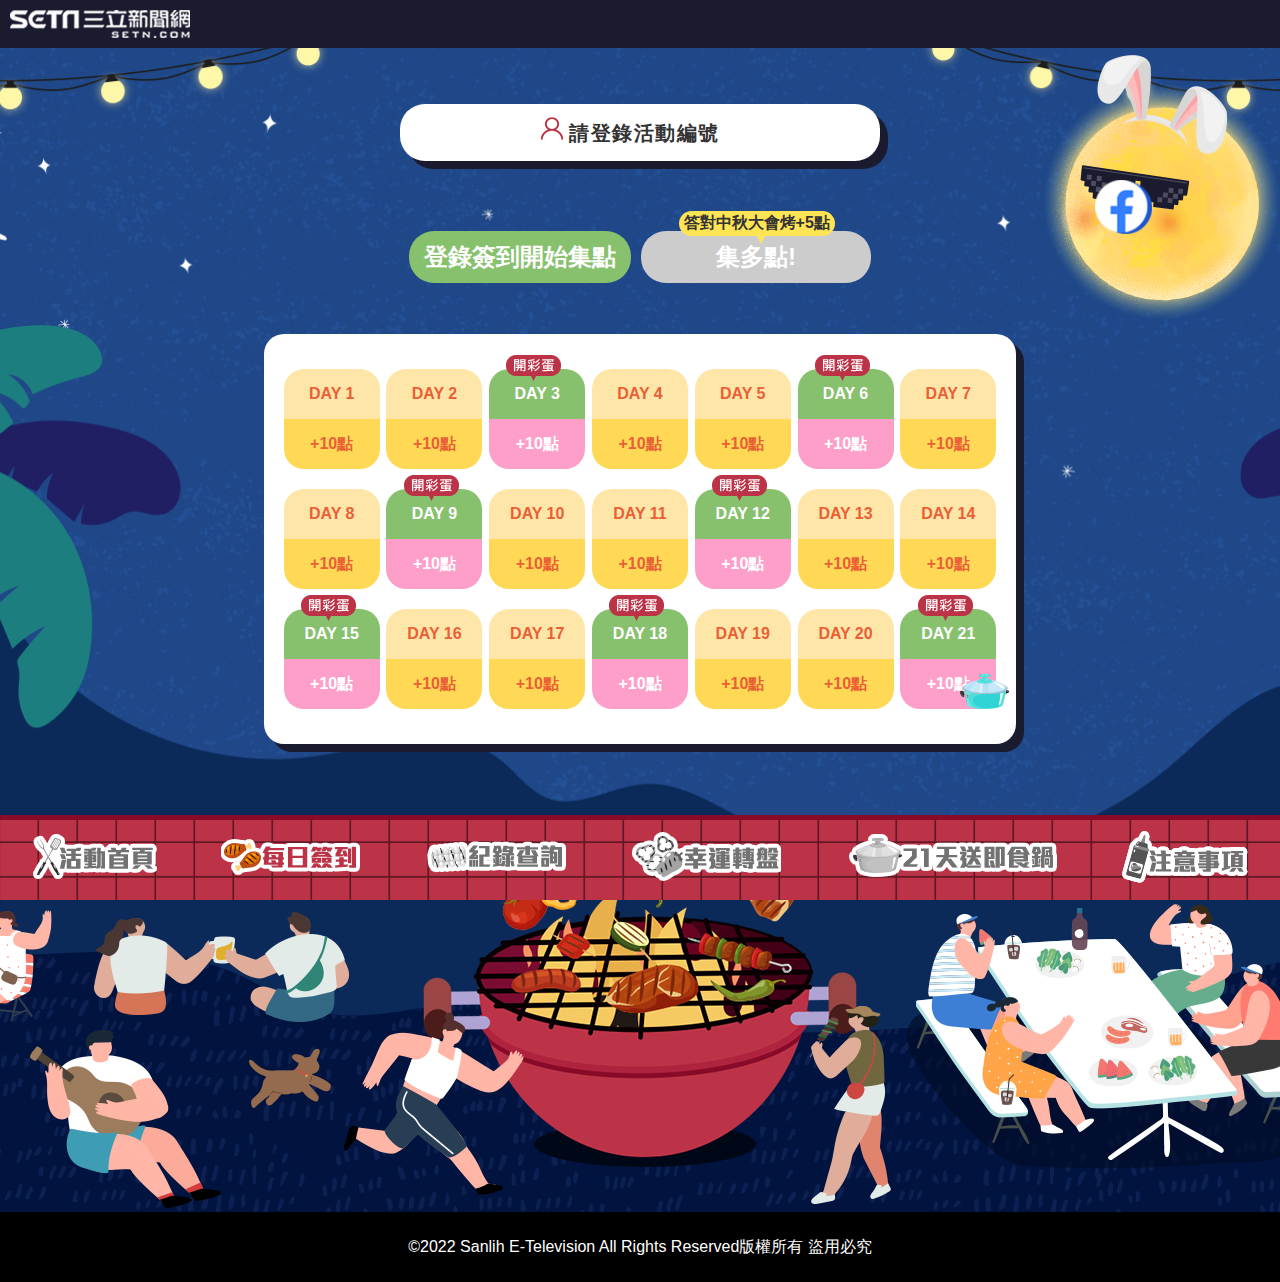
==== dailybonus.html @ 2791cdd2 "feat/dailySignIn" ====
<!DOCTYPE html>
<html>
    <head>
        <meta charset="utf-8">
        <title>看新聞聰明點 中秋大會烤│三立新聞網SETN.com</title>
        <meta name="viewport" content="width=device-width, initial-scale=1.0">
        <meta name="Title" content="看新聞聰明點 中秋大會烤│三立新聞網SETN.com" />
        <meta name="Description" content="三立新聞網會員快登入打卡簽到，挑戰「中秋大會烤 」，烤肉烤蝦烤月餅!集更多點數換中秋烤肉禮,集越多 兌越多,看新聞長中秋冷知識，還能換肉肉!" />
        <meta name="Keywords" content="集點、簽到、會員抽獎、會員、每日簽到、點數活動、簽到抽獎、集點抽獎、點、點數、換贈品、轉盤、集蝦幣、三立新聞網、SETN" />
        <meta property="og:title" content="看新聞聰明點 中秋大會烤│三立新聞網SETN.com" />
        <meta property="og:description" content="三立新聞網會員快登入打卡簽到，挑戰「中秋大會烤 」，烤肉烤蝦烤月餅!集更多點數換中秋烤肉禮,集越多 兌越多,看新聞長中秋冷知識，還能換肉肉!" />
        <link rel="shortcut icon" href="favicon.ico" />
        <meta property="og:image" content="https://acts.setn.com/event/2022moontest/images/600x315.jpg" />
        <meta property="og:url" content="https://acts.setn.com/event/2022moontest/dailybonus.html" />
        <link rel="stylesheet" href="./css/reset.css">
        <link rel="stylesheet" href="./css/common.css">
        <link rel="stylesheet" href="./css/animation.css">
        <link rel="stylesheet" href="./css/dailybonus.css">
        <!-- Start Alexa Certify Javascript -->
        <script type="text/javascript">
            _atrk_opts = { atrk_acct: "dMuYi1a8Dy00yP", domain: "setn.com", dynamic: true };
            (function() { var as = document.createElement('script'); as.type = 'text/javascript'; as.async = true; as.src = "https://d31qbv1cthcecs.cloudfront.net/atrk.js"; var s = document.getElementsByTagName('script')[0]; s.parentNode.insertBefore(as, s); })();
        </script>
        <noscript><img src="https://d5nxst8fruw4z.cloudfront.net/atrk.gif?account=dMuYi1a8Dy00yP" style="display:none"
                height="1" width="1" alt="" /></noscript>
        <!-- End Alexa Certify Javascript -->
        <!-- Begin comScore Tag -->
        <script>
            var _comscore = _comscore || [];
            _comscore.push({ c1: "2", c2: "20617561" });
            (function() {
                var s = document.createElement("script"), el = document.getElementsByTagName("script")[0]; s.async = true;
                s.src = (document.location.protocol == "https:" ? "https://sb" : "http://b") + ".scorecardresearch.com/beacon.js";
                el.parentNode.insertBefore(s, el);
            })();
        </script>
        <noscript>
            <img src="https://b.scorecardresearch.com/p?c1=2&c2=20617561&cv=2.0&cj=1" />
        </noscript>
        <!-- End comScore Tag -->
        <!-- Start GA Certify Javascript -->
        <script>
            (function(i, s, o, g, r, a, m) {
                i['GoogleAnalyticsObject'] = r; i[r] = i[r] || function() {
                    (i[r].q = i[r].q || []).push(arguments)
                }, i[r].l = 1 * new Date(); a = s.createElement(o),
                    m = s.getElementsByTagName(o)[0]; a.async = 1; a.src = g; m.parentNode.insertBefore(a, m)
            })(window, document, 'script', '//www.google-analytics.com/analytics.js', 'ga');
            ga('create', 'UA-37193510-5', 'auto');
            ga('send', 'pageview');
        </script>
    </head>
    <body>
        <h1>看新聞聰明點 中秋大會烤</h1>
        <!-- Main Content Start -->
        <div class="main" id="app" v-cloak>
            <!-- Setn logo -->
            <nav>
                <div class="header">
                    <a href="https://www.setn.com/" target="_blank">
                        <img src="images/logo.png" alt="setn三立新聞網" class="logo">
                    </a>
                </div>
            </nav>
            <!-- Main Visual Start -->
            <div class="container">
                <div class="bg-block">
                    <div class="bg-icon dailybouns-area">
                        <!-- Dailybonus Area start -->
                        <section class="content-block">
                            <div class="signbox">
                                <div class="member-info" @mouseover="reloginBtn = true" @mouseleave="reloginBtn = false" >
                                    <ul v-show = "reloginBtn" onclick="getUserLogin()">
                                        <li class="memberber-icon" v-show="user.memberId==''">請登錄活動編號<span></span></li>
                                        <li class="memberber-icon" v-show="user.memberId!=''">重新登錄<span></span></li>
                                    </ul>
                                    <ul v-show = "!reloginBtn" id="userLoginNumberList">
                                        <li id="userLoginNumber"class="memberber-icon" v-show="user.memberId==''">請登錄活動編號<span></span></li>
                                        <li id="userLoginEventNumber" class="memberber-icon" v-show="user.memberId!=''">活動編號<span id="userLoginEventNumberValue"></span></li>
                                        <li id="userLoginPoint" class="member-points" v-show="user.memberId!=''">目前點數<span id="userLoginPointValue"></span>點</li>
                                    </ul>
                                </div>
                                <div class="signbtn-block">
                                    <div class="loginbtn-start" id="loginbtn-start" onclick="getUserLogin ()">登錄簽到開始集點</div>
                                    <div class="signtoday-btn" id="signtoday-btn">今日簽到+10點</div>
                                    <div class="signtomorrow-btn" id="signtomorrow-btn" >明日簽到+10點</div>
                                    <div class="newsbtn-exam" id="newsbtn-exam" onclick="getNewsPopup()"><b class="tag float">答對新聞隨堂考+5點</b>集多點!</div>
                                    <div class="newsbtn-exam grey" id="newsbtn-exam grey"><b class="tag float">答對中秋大會烤+5點</b>集多點!</div>
                                </div>
                                <div class="sign">
                                    <ul id="dailyList">
                                        <li>
                                            <div class="normal-box" >DAY 1</div>
                                            <div class="pointsbox">+10點</div>
                                        </li>
                                        <li>
                                            <div class="normal-box">DAY 2</div>
                                            <div class="pointsbox">+10點</div>
                                        </li>
                                        <li>
                                            <!-- 簽到完開彩蛋隱藏surprisetag -->
                                            <div class="surprisetag"></div>
                                            <div class="surprise-box normal-box" >DAY 3</div>
                                            <div class="surprise-points">+10點</div>
                                        </li>
                                        <li>
                                            <div class="normal-box" >DAY 4</div>
                                            <div class="pointsbox">+10點</div>
                                        </li>
                                        <li>
                                            <div class="normal-box" >DAY 5</div>
                                            <div class="pointsbox">+10點</div>
                                        </li>
                                        <li>
                                            <div class="surprisetag"></div>
                                            <div class="surprise-box normal-box" >DAY 6</div>
                                            <div class="surprise-points">+10點</div>
                                        </li>
                                        <li>
                                            <div class="normal-box" >DAY 7</div>
                                            <div class="pointsbox">+10點</div>
                                        </li>
                                        <li>
                                            <div class="normal-box" >DAY 8</div>
                                            <div class="pointsbox">+10點</div>
                                        </li>
                                        <li>
                                            <div class="surprisetag" ></div>
                                            <div class="surprise-box normal-box" >DAY 9</div>
                                            <div class="surprise-points">+10點</div>
                                        </li>
                                        <li>
                                            <div class="normal-box" >DAY 10</div>
                                            <div class="pointsbox">+10點</div>
                                        </li>
                                        <li>
                                            <div class="normal-box" >DAY 11</div>
                                            <div class="pointsbox">+10點</div>
                                        </li>
                                        <li>
                                            <div class="surprisetag"></div>
                                            <div class="surprise-box normal-box" >DAY 12</div>
                                            <div class="surprise-points">+10點</div>
                                        </li>
                                        <li>
                                            <div class="normal-box" >DAY 13</div>
                                            <div class="pointsbox">+10點</div>
                                        </li>
                                        <li>
                                            <div class="normal-box" >DAY 14</div>
                                            <div class="pointsbox">+10點</div>
                                        </li>
                                        <li>
                                            <div class="surprisetag" ></div>
                                            <div class="surprise-box normal-box" >DAY 15</div>
                                            <div class="surprise-points">+10點</div>
                                        </li>
                                        <li>
                                            <div class="normal-box" >DAY 16</div>
                                            <div class="pointsbox">+10點</div>
                                        </li>
                                        <li>
                                            <div class="normal-box" >DAY 17</div>
                                            <div class="pointsbox">+10點</div>
                                        </li>
                                        <li>
                                            <div class="surprisetag" ></div>
                                            <div class="surprise-box normal-box" >DAY 18</div>
                                            <div class="surprise-points">+10點</div>
                                        </li>
                                        <li>
                                            <div class="normal-box" >DAY 19</div>
                                            <div class="pointsbox">+10點</div>
                                        </li>
                                        <li>
                                            <div class="normal-box" >DAY 20</div>
                                            <div class="pointsbox">+10點</div>
                                        </li>
                                        <li>
                                            <div class="surprisetag" ></div>
                                            <div class="surprise-box normal-box">DAY 21</div>
                                            <div class="surprise-points">+10點</div>
                                            <div class="prize-icon"></div>
                                        </li>
                                    </ul>        
                                </div>
                            </div>
                            <div class="moon shakeY">
                                <img src="images/moon.png" alt="moon">
                            </div>
                            <div class="xtars-page-l">
                                <img src="./images/model.png" alt="">
                            </div>
                            <div class="xtars-page-r">
                                <img src="./images/model.png" alt="">
                            </div>
                        </section>
                        <div class="bg-bottom"></div>
                        <!-- Dailybonus Area end -->
                    </div>
                </div>
            </div>
            <!--  Main Content End -->
            <!-- Menu Start -->
            <div class="menu">
                <ul>
                    <a href="index.html">
                        <li class="menu-home">活動首頁</li>
                    </a>
                    <a @click.prevent="0">
                        <li class="menu-daily active">每日簽到</li>
                    </a>
                    <a href="record.html">
                        <li class="menu-record">紀錄查詢</li>
                    </a>
                    <a href="turntable.html">
                        <li class="menu-turn">幸運轉盤</li>
                    </a>
                    <a href="prize.html">
                        <li class="menu-prize">21天送即食鍋</li>
                    </a>
                    <a onclick="popupOpen()">
                        <li class="menu-notice">注意事項</li>
                    </a>
                </ul>
            </div>
            <!-- Menu End-->           
            <!-- Footer Start -->
            <footer>
                <div class="copyrightbox">
                    ©2022 Sanlih E-Television All Rights Reserved<p class="copyright">版權所有 盜用必究</p>
                </div>
            </footer>
            <!-- Footer End -->
            <!-- Facebook Share -->
            <div class="share-icon">
                <a @click.prevent="FacebookShare()">
                    <img src="images/facebook-share.png">
                </a>
            </div>
            <div id="fade" class="black_overlay" v-show="dialog!=''"></div>
            <!-- Notice Page Start -->
            <div class="popup" id="noticepage" v-show="dialog=='NOTICE'">
                <div class="popupbox">
                    <div class="notice-block">
                        <div class="noticebox">
                            <div class="closed" >
                                <a href="#" onclick="popupClosed()">
                                    <img src="images/closed.png" >
                                </a>
                            </div>
                            <p class="title">注意事項</p>
                            <ul class="page-content">
                                <li>1.<b>活動時間9/1-9/30 23:59，點數兌換時間至10/2 23:59</b>，每集滿10點活動點數，可換取【幸運轉盤】遊戲機會1次，不限兌換次數，剩餘點數若不滿10點則不予兌換。全勤獎得獎名單將於活動結束後公告於同活動網址。</li>
                                <li>2.使用者不得侵入、攔截、修改遊戲程式，或使用各種不當的外掛程式進行遊戲，經本公司判斷不當使用成立時，將不計入遊戲分數且贈品不予發送，並保留法律追訴權。</li>
                                <li>3.請務必下載《三立新聞網》APP並完成會員資料填寫。本活動所獲得之個人資料僅用於聯繫、商品寄送等用途，參加者同意授權予三立新聞網活動頁所需之個人資料，並同意主辦單位管理本活動、加入三立新聞網APP會員使用。</li>
                                <li>4.活動贈獎將於活動結束後統一依會員中心登記的「手機號碼」發送得獎通知，為維護您的權益，請您自行維護更新。若因資料不正確導致無法收到活動相關通知或所得獎勵遺失，主辦單位將不負擔任何責任或損害賠償。</li>
                                <li>5.本活動之活動辦法及相關注意事項均載明於活動網頁中，參加者於參加本活動之同時，即視為已詳閱並同意接受本活動之活動辦法及相關注意事項之規範，如有違反本活動之活動辦法及相關注意事項之行為，主辦單位或三立新聞網除得取消其參加或得獎資格外，並對於任何破壞本活動之行為保留相關權利。</li>
                                <li>6.參加者應保證其因參加本活動所填寫或提出之資料均為真實且正確，且未冒用或盜用任何第三人之資料。一經主辦單位或三立新聞網發現或經第三人檢舉該等資料有不實或不正確之情事，主辦單位或三立新聞網得取消其參加或得獎資格。若因此致主辦單位或三立新聞網無法通知其得獎訊息時，主辦單位及三立新聞網不負任何責任，如主辦單位或三立新聞網或其他任何第三人因此而受有損害，參加者應負一切相關責任。</li>
                                <li>7.依稅法規定，得獎價值超過新台幣1,000元以上者，需繳交身分證影本報稅使用，贈品價值超過新台幣20,000元以上，依法須負擔10%機會中獎稅，並於次年度寄發所得稅扣(免)繳憑單；若非中華民國國境內居住之國人（即在中華民國境內居住未達183天之本國人及外國人），不論得獎人所得之金額，須就中獎所得扣繳20%機會中獎稅，扣繳稅款未超過2,000元，免扣繳（外籍人士不適用）；未滿14歲之兒童中獎，視同監護人中獎，由監護人代為領取。得獎者須提供身分證正反面影本供核對備查使用，若得獎人不願意提供資料，則視同放棄得獎資格。</li>
                                <li>8.本活動所涉及之相關資料及記錄，均以主辦單位或三立新聞網電腦系統所記錄或留存者為準。</li>
                                <li>9.獎品以實物為準，不得折換現金。如遇產品缺貨或不可抗力之事由，主辦單位有權變更獎品內容，並改由其他等值商品取代，得獎者不得異議。且主辦單位與活動單位就該獎品不負任何維修及保固責任。</li>
                                <li>10本活動獎品寄送地區僅限台灣地區(包含本島、金門、澎湖、馬祖及台灣政府行政權所及之其他地區)，恕無法寄送至海外。</li>
                                <li>11.相關活動公告皆以活動網站公告為主，恕不另行通知。主辦單位保有修正、暫停或終止本活動之權利。</li>
                            </ul>
                        </div>
                    </div>
                </div>
            </div>
            <!-- Notice Page End -->
            <!-- Login Page Start -->
            <div class="popup" id="popup">
                <div class="popupbox">
                    <div class="login-block">
                        <div class="closed" onclick="popupClosed()">
                            <img src="images/closed.png">
                        </div>
                        <div class="loginbox">
                            <p class="login-title">請輸入您的會員活動編號</p>
                            <input type="text" id="userNumberInput"  v-model="user.inputMemberId" maxlength="7">
                            <div class="summit" onclick="getUserId()">送出</div>
                            <span onclick="memberNumber()">Q：會員編號在哪裡</span>
                            <div>*根據您輸入的「會員編號」相關資料於活動結束後發送得獎通知訊息，請自行維護。按下送出鍵後則無法修改。</div>
                        </div>
                    </div>
                </div>
            </div>
            <!-- Login Page End -->
            <!-- News Exam Page Start -->
            <div class="popup" id="newsPopup">
                <div class="popupbox">
                    <div class="exam-block">
                        <div class="closed" onclick="popupClosed()" ><img src="images/closed.png"></div>
                        <div class="exambox">
                            <p class="title">新聞隨堂考</p>
                            <div class="question" id="question">Q：</div>
                            <div class="answer-block">
                                <div class="answerA" id="answerA" onclick="getNewsAnswerA()" >A.</div>
                                <div class="answerB" id="answerB">B.</div>
                            </div>
                            <span id="openBook">Open book偷看答案</span>
                        </div>
                        <!-- True -->
                        <div class="share-exam" v-show="isAnswer == 'TRUE'" >
                            <p class="over-title">答對了!</p>
                            <div class="question">獎勵+5點</div>
                            <div class="exambtn" @click.prevent="clickOk()">OK</div>
                        </div>
                        <!-- False-->
                        <div class="share-exam" v-show="isAnswer == 'FALSE'">
                            <p class="over-title">答錯了!</p>
                            <div class="question">快看看答案補知識!</div>
                            <div class="exambtn" @click.prevent="clickOk()">OK</div>
                        </div>
                        <!-- Share -->
                        <div class="share-exam" v-show="isAnswer == '' && user.quizTimes >= 1 && user.share == false">
                            <p class="over-title">今日作答完畢</p>
                            <div class="exambtn" @click.prevent="FacebookShare()">分享給朋友可獲得額外答題機會</div>
                        </div>
                        <!-- Over -->
                        <div class="share-exam" v-show="isAnswer == '' && user.quizTimes == 2">
                            <p class="over-title">今日作答完畢</p>
                            <div class="overbtn">本日機會已用完，明天再來^^</div>
                        </div>
                    </div>
                </div>
            </div>
            <!-- News Exam Page End -->
            <!-- Surprize Page Start -->
            <div class="popup" id="eggpopup">
                <div class="popupbox">
                    <div class="egg-block">
                        <div class="closed" onclick="popupClosed()"><img src="images/closed.png"></div>
                        <div class="eggbox">
                            <div class="egg">
                                <img src="images/egg.png">
                            </div>
                            <div class="egg-tag">彩蛋獎勵</div>
                            <div class="getpoints">點數<b class="points" id="surprisePoints"><span>點</span></b></div>
                        </div>
                    </div>
                </div>
            </div>
            <!-- Surprize Page End -->
            <!-- MyID Page Start -->
            <div class="popup" id="iphonepage" v-show="dialog=='MYID'">
                <div class="popupbox ">
                    <div class="iphonebox">
                        <div class="closed">
                            <a  onclick="popupClosed()">
                                <img src="images/closed.png">
                            </a>
                        </div>
                        <div class="iphone">
                            <img src="images/myid.png">
                        </div>
                    </div>
                </div>
            </div>
            <!-- MyID Page End -->
        </div>
        <!-- Main Content End -->
        <script src="js/jquery-3.1.1.min.js" type="text/javascript"></script>
        <script src="js/jquery-ui.js" type="text/javascript"></script>
        <script src="js/dailybonus.js" type="text/javascript"></script>
        <script src="js/vue.min.js" type="text/javascript"></script>
        <script src="js/animateCSS.js" type="text/javascript"></script>
        <script src="js/facebook.js" type="text/javascript"></script>
        <script src="js/cookie.js" type="text/javascript"></script>
    </body>
</html>
---- css/common.css ----
/* 
 * 套版使用
*/
[v-cloak] {
  display: none;
}

:root{
  --colorWhite:#fff;
  --colorBlack:#303030;
  --colorLakeblue:#31d4d6;
  --colorMoon:#eaea5d;
  --colorLightgreen:#87c16e;
  --colorPink:#fe9fca;
  --colorImportant:#bc3347;
  --colorMainblue:#0b2a59;
  --colorOrange:#eb5f36;
  --dailyColor01:#ffd955;
  --dailyColor02:#fee6a8;
  --shadowOut:#1b1b2f 8px 8px 0px;
}

.share-icon{
  position: absolute;
  top:20%;
  right:10%;
  z-index: 99;
  cursor: pointer;
}

.share-icon img{
  max-width: 57px;
}

/* Header Style */

nav{
  background-color: #1b1b2f;
  padding:10px;
  width:100%;
}

nav .header{
  margin: auto;
}

.logo{
  width:180px;
}

/* Menu Style */

.menu{
  background: url(../images/bg-nav.png)repeat-x;
  line-height: 57px;
  margin: auto;
  color:#fff;
  font-size: 18px;
  width: 100%;
  position: fixed;
  bottom:0;
  z-index: 999;
}

.menu ul{
  display: flex;
  justify-content: space-around;
  align-items: center;
  max-width: 1280px;
  height:85px;
  margin: auto;
}

.menu ul a li{
  cursor: pointer;
  font-size: 0.0000000000001em;
  height:55px;

}
.menu ul a .menu-home{
  background: url(../images/nav-bar.png)no-repeat 0px 0px;
  width:125px;
}

.menu ul a .menu-home:hover{
  background: url(../images/nav-bar.png)no-repeat 0px -70px;
}

.menu ul a .menu-daily{
  background: url(../images/nav-bar.png)no-repeat -155px 0px;
  width:140px;
}

.menu ul a .menu-daily:hover{
  background: url(../images/nav-bar.png)no-repeat -155px -70px;
}

.menu ul a .menu-record{
  background: url(../images/nav-bar.png)no-repeat -321px 0px;
  width:140px;
}

.menu ul a .menu-record:hover{
  background: url(../images/nav-bar.png)no-repeat -321px -70px;
}

.menu ul a .menu-turn{
  background: url(../images/nav-bar.png)no-repeat -488px 0px;
  width:151px;
}

.menu ul a .menu-turn:hover{
  background: url(../images/nav-bar.png)no-repeat -488px -70px;
}

.menu ul a .menu-prize{
  background: url(../images/nav-bar.png)no-repeat -675px 0px;
  width:212px;
}

.menu ul a .menu-prize:hover{
  background: url(../images/nav-bar.png)no-repeat -675px -70px;
}

.menu ul a .menu-notice{
  background: url(../images/nav-bar.png)no-repeat -917px 0px;
  width:126px;
}

.menu ul a .menu-notice:hover{
  background: url(../images/nav-bar.png)no-repeat -917px -70px;
}

.menu ul a .menu-home.active{
  background: url(../images/nav-bar.png)no-repeat 0px -70px;
}
.menu ul a .menu-daily.active{
  background: url(../images/nav-bar.png)no-repeat -155px -70px;
}
.menu ul a .menu-record.active{
  background: url(../images/nav-bar.png)no-repeat -321px -70px;
}
.menu ul a .menu-turn.active{
  background: url(../images/nav-bar.png)no-repeat -488px -70px;
}
.menu ul a .menu-prize.active{
  background: url(../images/nav-bar.png)no-repeat -675px -70px;
}

/* Footer Style */

footer .copyrightbox {
  background-color: #000;
  width: 100%;
  text-align: center;
  color: var(--colorWhite);
  line-height: 70px;
  font-size: 16px;
}

.copyright {
  display: inline-block;
}

/* Common Style */

.visual-mobile{
  display: none;
}

.main{
  overflow: hidden;
}

.container{
  width: 100%;
  height:auto;
  padding: 0;
  margin: 0;
  overflow: hidden;
}

.content-block{
  width: 100%;
  max-width: 1440px;
  margin:auto;
  position: relative;
}

.bg-block{
  background: url(../images/bg-filter.png)#204888 repeat center;
  background-size: cover;
}

.bg-icon{
  background: url(../images/bg-icon.png)no-repeat top;
  background-size:cover;
}

.bg-bottom{
  background: url(../images/bg-bottom.png)no-repeat bottom;
  background-size:auto auto;
  height: 353px;
  margin-top:48px;
  position: relative;
}

.moon{
  max-width: 237px;
  position: absolute;
  top:1%;
  right:9%;
}

.xtars-l{
  max-width: 437px;
  position: absolute;
  top:50%;
  left:0;
}

.xtars-r{
  max-width: 437px;
  position: absolute;
  top:50%;
  right:0;
}

.xtars-page-l{
  width:26%;
  position: absolute;
  top:50%;
  left:0;
}

.xtars-page-l img,.xtars-page-r img{
  max-width: 437px;
  margin: auto;
}

.xtars-page-r{
  width:26%;
  position: absolute;
  top:50%;
  right:0;
}

/* popup common style */

.black_overlay {
  position: fixed;
  top: 0%;
  left: 0%;
  width: 100%;
  height: 100%;
  background-color: black;
  z-index: 10000;
  -moz-opacity: 0.8;
  opacity: .80;
  filter: alpha(opacity=80);
  display: block;
}

.popup {
  position: fixed;
  top: 0%;
  left: 0%;
  width: 100%;
  height: 100%;
  z-index: 10000;
  display: block;
}

.popupbox{
  justify-content: center;
  align-items: center;
  display: flex;
  width: 90%;
  height: 100%;
  margin: 0 auto;
}

/* Login Button Style */

.member-info{
  background-color: #fff;
  border-radius: 25px;
  width:98%;
  max-width: 480px;
  line-height: 50px;
  margin-bottom:20px;
  display: inline-block;
  box-shadow: var(--shadowOut);
  cursor: pointer;
}

.member-info ul{
  display: flex;
  justify-content: center;
  align-items: center;
  font-weight: bold;
  flex-wrap: wrap;
  letter-spacing: 1.5px;
  padding:10px 0;
  line-height: 35px;
}

.member-info ul li{
  font-size:20px;
  position: relative;
}

.member-info ul li span{
  font-size:26px;
  color:var(--colorImportant);
}

.member-info ul .memberber-icon{
  padding-right:20px;
}

.memberber-icon::before{
  content: url(../images/member-icon.png);
  padding-right:5px;
}

.member-points::before{
  background-color: var(--colorImportant);
  border-radius: 50%;
  color:var(--colorWhite);
  content:"P";
  padding:2px 8px;
  font-size: 20px;
  margin-right:5px;
}

/* Login Page Style */

.login-block{
  position: relative;
  background-color: #fff;
  border-radius: 20px;
  max-width: 375px;
  width:100%;
  height:auto;
  text-align: center;
  box-sizing: border-box;
}

.loginbox{
  max-width: 263px;
  padding:25px 30px;
  box-sizing: content-box;
  margin:auto;
}

.login-title{
  font-size:22px;
  font-weight: bold;
  padding:45px 0 15px 0;

}

.loginbox input{
  display: inline-block;
  outline: none;
  border: #d5d5d5 1px solid;
  padding:5px 0px;
  max-width: 245px;
  width:100%;
  box-shadow: none;
}

.summit{
  background-color: var(--colorMainblue);
  color:#fff;
  border-radius: 5px;
  padding:5px 0;
  font-size:18px;
  margin:15px;
  font-weight: bold;
  cursor: pointer;
}

.loginbox span{
  text-decoration: underline;
  padding:5px 0 15px 0;
  display: block;
  cursor: pointer;
}

/* scrollbar hidden */
.noticebox::-webkit-scrollbar,.black_overlaye::-webkit-scrollbar,.exambox::-webkit-scrollbar,
.Abox-content::-webkit-scrollbar,.Bbox-content::-webkit-scrollbar{
  display: none;
}
/* scrollbar hidden */
.noticebox,.black_overlaye,.exambox,.Abox-content,.Bbox-content{
  -ms-overflow-style: none;
  overflow: auto;
}

/* notice page style */

.noticebox{
  position: relative;
  background-color: #fff;
  border-radius: 20px;
  max-width: 580px;
  height:66vh;
  text-align: center;
}

.closed {
  position: absolute;
  top:10px;
  right:10px;
  max-width: 31px;
  cursor: pointer;
}

.title{
  border-bottom: 1px solid #d5d5d5;
  text-align: center;
  padding-top:45px;
  padding-bottom: 5px;
  font-size:24px;
  font-weight: bold;
  max-width: 375px;
  margin: auto;
  
}

.page-content{
  padding:25px 30px;
  text-align: left;
  line-height: 25px;
}

.page-content b{
  color:#2656a3;
}

.iphonebox{
  position: relative;
  margin: auto;
}

.iphone{
  width: 75%;
  margin: auto;
}

.iphone img{
  max-width: 343px;
}


@media only screen and (max-width: 1280px) {

.xtars-l{
  left:-10%;
}
  
.xtars-r{
  right:-10%;
}

.xtars-page-l,.xtars-page-r{
  display: none;
}

.moon{
  right:0%;
}

}

@media only screen and (max-width: 1080px) {

.content-block .main-visual{
  width:95%;
  padding-top:25%;
}

.content-block .signbox,.content-block .record-block,.content-block .prizebox{
  padding-top:25%;
}

.bg-icon {
  background: url(../images/bg-icon-m.png)no-repeat top;
  background-size: contain;
}

.bg-bottom {
  background: url(../images/bg-bottom-m.png)no-repeat center;
  background-size: cover;
  height:747px;
  margin-top: -605px;;
}

.bg-block .dailybouns-area .bg-bottom,
.bg-block .turntable-area .bg-bottom,
.bg-block .prize-area .bg-bottom{
  margin-top: -605px;
}

.xtars-l,.xtars-page-l{
  display: block;
  width: 98%;
  position: initial;
  margin: auto;
}
 
.xtars-r,.xtars-page-r{
  display: none;
}

.moon{
  width:25%;
}

.share-icon{
  right:0;
  top:70%;
  position: fixed;
}


}

@media only screen and (max-width: 960px) {

.main .menu ul a li,.main .menu ul a li.active,.main .menu ul a li:hover{
  background: unset;
  width: 100%;
  height: auto;
}

.main .menu ul a .menu-home.active,
.main .menu ul a .menu-daily.active,
.main .menu ul a .menu-record.active,
.main .menu ul a .menu-turn.active,
.main .menu ul a .menu-prize.active{
  color:var(--colorMoon);
}

.main .menu ul{
  width: 100%;
  flex-wrap: wrap;
  font-weight: bold;
}

.main .menu ul a li{
  font-size: 20px;
}

.menu{
  line-height: 40px;
  font-size:16px;
}

.menu ul a {
  width:33%;
  text-align: center;
}

}

@media only screen and (max-width: 480px) {

footer .copyrightbox {
  line-height: 22px;
  padding:10px 0;
}


}
---- css/animation.css ----
@-webkit-keyframes bounceIndown {
  0%, 60%, 75%, 90%, 100% {
    -webkit-transition-timing-function: cubic-bezier(0.215, 0.610, 0.355, 1.000);
            transition-timing-function: cubic-bezier(0.215, 0.610, 0.355, 1.000);
  }

  0% {
    opacity: 0;
    -webkit-transform: translate3d(0, -3000px, 0);
            transform: translate3d(0, -3000px, 0);
  }

  60% {
    opacity: 1;
    -webkit-transform: translate3d(0, 25px, 0);
            transform: translate3d(0, 25px, 0);
  }

  75% {
    -webkit-transform: translate3d(0, -10px, 0);
            transform: translate3d(0, -10px, 0);
  }

  90% {
    -webkit-transform: translate3d(0, 5px, 0);
            transform: translate3d(0, 5px, 0);
  }

  100% {
    -webkit-transform: none;
            transform: none;
  }
}

@keyframes bounceIndown {
  0%, 60%, 75%, 90%, 100% {
    -webkit-transition-timing-function: cubic-bezier(0.215, 0.610, 0.355, 1.000);
            transition-timing-function: cubic-bezier(0.215, 0.610, 0.355, 1.000);
  }

  0% {
    opacity: 0;
    -webkit-transform: translate3d(0, -3000px, 0);
            transform: translate3d(0, -3000px, 0);
  }

  60% {
    opacity: 1;
    -webkit-transform: translate3d(0, 25px, 0);
            transform: translate3d(0, 25px, 0);
  }

  75% {
    -webkit-transform: translate3d(0, -10px, 0);
            transform: translate3d(0, -10px, 0);
  }

  90% {
    -webkit-transform: translate3d(0, 5px, 0);
            transform: translate3d(0, 5px, 0);
  }

  100% {
    -webkit-transform: none;
            transform: none;
  }
}

.bounceIndown {
-webkit-animation-name: bounceIndown;
      animation-name: bounceIndown;
      -webkit-animation-duration: 1.5s;
      animation-duration: 1.5s;
}

@-webkit-keyframes shakeY {
  20% {
    -webkit-transform: rotate3d(1, 0.5, 1, 0deg);
            transform: rotate3d(1, 0.5, 1, 0deg);
  }

  40% {
    -webkit-transform: rotate3d(0,1, 1, -30deg);
            transform: rotate3d(0, 1, 1, -30deg);
  }

  60% {
    -webkit-transform: rotate3d(1, 0, 1, 15deg);
            transform: rotate3d(1, 0, 1, 15deg);
  }

  80% {
    -webkit-transform: rotate3d(0, 1, 1, -30deg);
            transform: rotate3d(0,1, 1, -30deg);
  }

  100% {
    -webkit-transform: rotate3d(0, 0, 1, 0deg);
            transform: rotate3d(0, 0, 1, 0deg);
  }
}

@keyframes shakeY {
  20% {
    -webkit-transform: rotate3d(0, 0, 1, 5deg);
            transform: rotate3d(0, 0, 1, 5deg);
  }

  40% {
    -webkit-transform: rotate3d(0,0, 0, 10deg);
            transform: rotate3d(0,0, 0, 10deg);
  }

  60% {
    -webkit-transform: rotate3d(1, 0, 1, 15deg);
            transform: rotate3d(1, 0, 1, 15deg);
  }

  80% {
    -webkit-transform: rotate3d(0, 0, 0, 0deg);
            transform: rotate3d(0,0, 0,0deg);
  }

  100% {
    -webkit-transform: rotate3d(0, 0, 0, 0deg);
            transform: rotate3d(0, 0, 0, 0deg);
  }
}

.shakeY {
-webkit-transform-origin: bottom top;
-ms-transform-origin: bottom top;
    transform-origin: bottom top;
-webkit-animation-name: shakeY;
        animation-name: shakeY;

animation-iteration-count: infinite;
-webkit-animation-iteration-count: infinite;

animation-duration: 2.5s;	
-webkit-animation-duration: 2.5s;
}


@-webkit-keyframes overturn {
  0% {
    -webkit-transform: perspective(400px) rotate3d(0, 1, 0, 90deg);
            transform: perspective(400px) rotate3d(0, 1, 0, 90deg);
    -webkit-transition-timing-function: ease-in;
            transition-timing-function: ease-in;
    opacity: 0;
  }

  40% {
    -webkit-transform: perspective(400px) rotate3d(0, 1, 0, -20deg);
            transform: perspective(400px) rotate3d(0, 1, 0, -20deg);
    -webkit-transition-timing-function: ease-in;
            transition-timing-function: ease-in;
  }

  60% {
    -webkit-transform: perspective(400px) rotate3d(0, 1, 0, 10deg);
            transform: perspective(400px) rotate3d(0, 1, 0, 10deg);
    opacity: 1;
  }

  80% {
    -webkit-transform: perspective(400px) rotate3d(0, 1, 0, -5deg);
            transform: perspective(400px) rotate3d(0, 1, 0, -5deg);
  }

  100% {
    -webkit-transform: perspective(400px);
            transform: perspective(400px);
  }
}

@keyframes overturn {
  0% {
    -webkit-transform: perspective(400px) rotate3d(0, 1, 0, 90deg);
            transform: perspective(400px) rotate3d(0, 1, 0, 90deg);
    -webkit-transition-timing-function: ease-in;
            transition-timing-function: ease-in;
    opacity: 0;
  }

  40% {
    -webkit-transform: perspective(400px) rotate3d(0, 1, 0, -20deg);
            transform: perspective(400px) rotate3d(0, 1, 0, -20deg);
    -webkit-transition-timing-function: ease-in;
            transition-timing-function: ease-in;
  }

  60% {
    -webkit-transform: perspective(400px) rotate3d(0, 1, 0, 10deg);
            transform: perspective(400px) rotate3d(0, 1, 0, 10deg);
    opacity: 1;
  }

  80% {
    -webkit-transform: perspective(400px) rotate3d(0, 1, 0, -5deg);
            transform: perspective(400px) rotate3d(0, 1, 0, -5deg);
  }

  100% {
    -webkit-transform: perspective(400px);
            transform: perspective(400px);
            opacity: 1;
  }
}

.overturn {
  -webkit-backface-visibility: visible !important;
        backface-visibility: visible !important;
  -webkit-animation-name: overturn;
        animation-name: overturn;
        animation-duration: 1.5s;
}

@keyframes slideDown {
  0% { opacity: 0;}   
  100% { opacity: 0.65;}
}

@keyframes fadeInLeft {
 0% {opacity: 0;transform: translateX(-10px);}
 100% {opacity: 1;transform: translateX(0);}
}   


@keyframes float {
0% {
  transform: translateY(0%);	
}
50% {
  transform: translateY(12%);	
}	
100% {
  transform: translateY(0%);
}			
}

@-webkit-keyframes float {
0% {
  -webkit-transform: translateY(0%);	
}
50% {
  -webkit-transform: translateY(15%);	
}	
100% {
  -webkit-transform: translateY(0%);
}			
}

@-webkit-keyframes bounceleft {
  0%, 60%, 75%, 90%, 100% {
    -webkit-transition-timing-function: cubic-bezier(0.215, 0.610, 0.355, 1.000);
            transition-timing-function: cubic-bezier(0.215, 0.610, 0.355, 1.000);
  }

  0% {
    opacity: 0;
    -webkit-transform: translate3d(-3000px, 0, 0);
            transform: translate3d(-3000px, 0, 0);
  }

  60% {
    opacity: 1;
    -webkit-transform: translate3d(25px, 0, 0);
            transform: translate3d(25px, 0, 0);
  }

  75% {
    -webkit-transform: translate3d(-10px, 0, 0);
            transform: translate3d(-10px, 0, 0);
  }

  90% {
    -webkit-transform: translate3d(5px, 0, 0);
            transform: translate3d(5px, 0, 0);
  }

  100% {
    -webkit-transform: none;
            transform: none;
  }
}

@keyframes bounceleft {
0%, 60%, 75%, 90%, 100% {
  -webkit-transition-timing-function: cubic-bezier(0.215, 0.610, 0.355, 1.000);
          transition-timing-function: cubic-bezier(0.215, 0.610, 0.355, 1.000);
}

0% {
  opacity: 0;
  -webkit-transform: translate3d(-3000px, 0, 0);
          transform: translate3d(-3000px, 0, 0);
}

60% {
  opacity: 1;
  -webkit-transform: translate3d(25px, 0, 0);
          transform: translate3d(25px, 0, 0);
}

75% {
  -webkit-transform: translate3d(-10px, 0, 0);
          transform: translate3d(-10px, 0, 0);
}

90% {
  -webkit-transform: translate3d(5px, 0, 0);
          transform: translate3d(5px, 0, 0);
}

100% {
  -webkit-transform: none;
          transform: none;
}
}

.bounceleft {
-webkit-animation-name: bounceleft;
      animation-name: bounceleft;
      -webkit-animation-duration: 1s;
      animation-duration: 1s;
}

@-webkit-keyframes bounceright {
  0%, 60%, 75%, 90%, 100% {
    -webkit-transition-timing-function: cubic-bezier(0.215, 0.610, 0.355, 1.000);
            transition-timing-function: cubic-bezier(0.215, 0.610, 0.355, 1.000);
  }

  0% {
    opacity: 0;
    -webkit-transform: translate3d(3000px, 0, 0);
            transform: translate3d(3000px, 0, 0);
  }

  60% {
    opacity: 1;
    -webkit-transform: translate3d(-25px, 0, 0);
            transform: translate3d(-25px, 0, 0);
  }

  75% {
    -webkit-transform: translate3d(10px, 0, 0);
            transform: translate3d(10px, 0, 0);
  }

  90% {
    -webkit-transform: translate3d(-5px, 0, 0);
            transform: translate3d(-5px, 0, 0);
  }

  100% {
    -webkit-transform: none;
            transform: none;
  }
}

@keyframes bounceright {
0%, 60%, 75%, 90%, 100% {
  -webkit-transition-timing-function: cubic-bezier(0.215, 0.610, 0.355, 1.000);
          transition-timing-function: cubic-bezier(0.215, 0.610, 0.355, 1.000);
}

0% {
  opacity: 0;
  -webkit-transform: translate3d(3000px, 0, 0);
          transform: translate3d(3000px, 0, 0);
}

60% {
  opacity: 1;
  -webkit-transform: translate3d(-25px, 0, 0);
          transform: translate3d(-25px, 0, 0);
}

75% {
  -webkit-transform: translate3d(10px, 0, 0);
          transform: translate3d(10px, 0, 0);
}

90% {
  -webkit-transform: translate3d(-5px, 0, 0);
          transform: translate3d(-5px, 0, 0);
}

100% {
  -webkit-transform: none;
          transform: none;
}
}

.bounceright {
-webkit-animation-name: bounceright;
      animation-name: bounceright;
      -webkit-animation-duration: 1.3s;
      animation-duration: 1.3s;

}

.turnon{
        -webkit-animation-name: turnon;
        animation-name: turnon;
        animation-duration: 1s;	
-webkit-animation-duration: 1s;
        animation-iteration-count: 1;
        -webkit-animation-iteration-count: 1;
}

.turn1{ 
        -webkit-animation-name: turnon1;
        animation-name: turnon1;
        animation-duration: .4s;	
        -webkit-animation-duration: .4s;
        animation-iteration-count: 1;
        -webkit-animation-iteration-count: 1;
}
.turn2{ 
        -webkit-animation-name: turnon2;
        animation-name: turnon2;
        animation-duration: .7s;	
        -webkit-animation-duration: .7s;
        animation-iteration-count: 1;
        -webkit-animation-iteration-count: 1;
}

.turn3{ 
        -webkit-animation-name: turnon3;
        animation-name: turnon3;
        animation-duration: 1s;	
        -webkit-animation-duration: 1s;
        animation-iteration-count: 1;
        -webkit-animation-iteration-count: 1;
}

.turn4{ 
        -webkit-animation-name: turnon4;
        animation-name: turnon4;
        animation-iteration-count: 1;
        -webkit-animation-iteration-count: 1;
        animation-duration: 1.4s;	
        -webkit-animation-duration: 1.4s;
        -webkit-transform: rotate(180deg);
        transform: rotate(180deg);
}

.turn5{ 
        -webkit-animation-name: turnon5;
        animation-name: turnon5;
        animation-iteration-count: 1;
        -webkit-animation-iteration-count: 1;
        animation-duration: 1.7s;	
        -webkit-animation-duration: 1.7s;
}

.reward1{
        -webkit-animation-name: reward0;
        animation-name: reward0;
        animation-iteration-count: 1;
        -webkit-animation-iteration-count: 1;
        animation-duration: 4s;	
        -webkit-animation-duration: 4s;
        -webkit-transform: rotate(360deg);
        transform: rotate(360deg);
}
.reward2{
        -webkit-animation-name: reward1;
        animation-name: reward1;
        animation-iteration-count: 1;
        -webkit-animation-iteration-count: 1;
        animation-duration: 3.5s;	
        -webkit-animation-duration: 3.5s;
        -webkit-transform: rotate(315deg);
        transform: rotate(315deg);
}
.reward3{
        -webkit-animation-name: reward2;
        animation-name: reward2;
        animation-iteration-count: 1;
        -webkit-animation-iteration-count: 1;
        animation-duration: 3.5s;	
        -webkit-animation-duration: 3.5s;
        -webkit-transform: rotate(270deg);
        transform: rotate(270deg);
}
.reward4{
        -webkit-animation-name: reward3;
        animation-name: reward3;
        animation-iteration-count: 1;
        -webkit-animation-iteration-count: 1;
        animation-duration: 3s;	
        -webkit-animation-duration: 3s;
        -webkit-transform: rotate(2250deg);
        transform: rotate(225deg);
}
.reward5{
        -webkit-animation-name: reward4;
        animation-name: reward4;
        animation-iteration-count: 1;
        -webkit-animation-iteration-count: 1;
        animation-duration: 2.7s;	
        -webkit-animation-duration: 3.7s;
        -webkit-transform: rotate(180deg);
        transform: rotate(180deg);
}
.reward6{
        -webkit-animation-name: reward5;
        animation-name: reward5;
        animation-iteration-count: 1;
        -webkit-animation-iteration-count: 1;
        animation-duration: 2.7s;	
        -webkit-animation-duration: 2.7s;
        -webkit-transform: rotate(135deg);
        transform: rotate(135deg);
}
.reward7{
        -webkit-animation-name: reward6;
        animation-name: reward6;
        animation-iteration-count: 1;
        -webkit-animation-iteration-count: 1;
        animation-duration: 2.1s;	
        -webkit-animation-duration: 2.1s;
        -webkit-transform: rotate(90deg);
        transform: rotate(90deg);
}
.reward8{
        -webkit-animation-name: reward7;
        animation-name: reward7;
        animation-iteration-count: 1;
        -webkit-animation-iteration-count: 1;
        animation-duration: 1.5s;	
        -webkit-animation-duration: 1.5s;
        -webkit-transform: rotate(45deg);
        transform: rotate(45deg);
}

@-webkit-keyframes turnon {
  0% {
    -webkit-transform: rotate(0deg);
            transform: rotate(0deg);
  }

  12.5% {
      -webkit-transform: rotate(45deg);
              transform: rotate(45deg);
    }

  25% {
  -webkit-transform: rotate(90deg);
          transform: rotate(90deg);
  }

  37.5% {
  -webkit-transform: rotate(135deg);
          transform: rotate(135deg);
  }

  50% {
  -webkit-transform: rotate(180deg);
          transform: rotate(180deg);
  }

  67.5% {
  -webkit-transform: rotate(225deg);
          transform: rotate(225deg);
  }

  80% {
      -webkit-transform: rotate(270deg);
              transform: rotate(270deg);
  }

  92.5% {
      -webkit-transform: rotate(315deg);
              transform: rotate(315deg);
  }
  
  100% {
    -webkit-transform: rotate(360deg);
            transform: rotate(360deg);
  }

}

@keyframes turnon {
  0% {
      -webkit-transform: rotate(0deg);
              transform: rotate(0deg);
    }

    12.5% {
        -webkit-transform: rotate(45deg);
                transform: rotate(45deg);
      }

    25% {
    -webkit-transform: rotate(90deg);
            transform: rotate(90deg);
    }

    37.5% {
    -webkit-transform: rotate(135deg);
            transform: rotate(135deg);
    }

    50% {
    -webkit-transform: rotate(180deg);
            transform: rotate(180deg);
    }

    67.5% {
    -webkit-transform: rotate(225deg);
            transform: rotate(225deg);
    }

    80% {
        -webkit-transform: rotate(270deg);
                transform: rotate(270deg);
    }

    92.5% {
        -webkit-transform: rotate(315deg);
                transform: rotate(315deg);
    }
    
    100% {
      -webkit-transform: rotate(360deg);
              transform: rotate(360deg);
    }
}
@-webkit-keyframes turnon1 {
  0% {
      -webkit-transform: rotate(0deg);
              transform: rotate(0deg);
    }

    12.5% {
        -webkit-transform: rotate(45deg);
                transform: rotate(45deg);
      }

    25% {
    -webkit-transform: rotate(90deg);
            transform: rotate(90deg);
    }

    37.5% {
    -webkit-transform: rotate(135deg);
            transform: rotate(135deg);
    }

    50% {
    -webkit-transform: rotate(180deg);
            transform: rotate(180deg);
    }

    67.5% {
    -webkit-transform: rotate(225deg);
            transform: rotate(225deg);
    }

    80% {
        -webkit-transform: rotate(270deg);
                transform: rotate(270deg);
    }

    92.5% {
        -webkit-transform: rotate(315deg);
                transform: rotate(315deg);
    }
    
    100% {
      -webkit-transform: rotate(360deg);
              transform: rotate(360deg);
    }

}

@keyframes turnon1 {
  0% {
      -webkit-transform: rotate(0deg);
              transform: rotate(0deg);
    }

    12.5% {
        -webkit-transform: rotate(45deg);
                transform: rotate(45deg);
      }

    25% {
    -webkit-transform: rotate(90deg);
            transform: rotate(90deg);
    }

    37.5% {
    -webkit-transform: rotate(135deg);
            transform: rotate(135deg);
    }

    50% {
    -webkit-transform: rotate(180deg);
            transform: rotate(180deg);
    }

    67.5% {
    -webkit-transform: rotate(225deg);
            transform: rotate(225deg);
    }

    80% {
        -webkit-transform: rotate(270deg);
                transform: rotate(270deg);
    }

    92.5% {
        -webkit-transform: rotate(315deg);
                transform: rotate(315deg);
    }
    
    100% {
      -webkit-transform: rotate(360deg);
              transform: rotate(360deg);
    }

}

@-webkit-keyframes turnon2 {
  0% {
    -webkit-transform: rotate(0deg);
            transform: rotate(0deg);
  }

  12.5% {
      -webkit-transform: rotate(45deg);
              transform: rotate(45deg);
    }

  25% {
  -webkit-transform: rotate(90deg);
          transform: rotate(90deg);
  }

  37.5% {
  -webkit-transform: rotate(135deg);
          transform: rotate(135deg);
  }

  50% {
  -webkit-transform: rotate(180deg);
          transform: rotate(180deg);
  }

  67.5% {
  -webkit-transform: rotate(225deg);
          transform: rotate(225deg);
  }

  80% {
      -webkit-transform: rotate(270deg);
              transform: rotate(270deg);
  }

  92.5% {
      -webkit-transform: rotate(315deg);
              transform: rotate(315deg);
  }
  
  100% {
    -webkit-transform: rotate(360deg);
            transform: rotate(360deg);
  }

}

@keyframes turnon2 {
  0% {
      -webkit-transform: rotate(0deg);
              transform: rotate(0deg);
    }

    12.5% {
        -webkit-transform: rotate(45deg);
                transform: rotate(45deg);
      }

    25% {
    -webkit-transform: rotate(90deg);
            transform: rotate(90deg);
    }

    37.5% {
    -webkit-transform: rotate(135deg);
            transform: rotate(135deg);
    }

    50% {
    -webkit-transform: rotate(180deg);
            transform: rotate(180deg);
    }

    67.5% {
    -webkit-transform: rotate(225deg);
            transform: rotate(225deg);
    }

    80% {
        -webkit-transform: rotate(270deg);
                transform: rotate(270deg);
    }

    92.5% {
        -webkit-transform: rotate(315deg);
                transform: rotate(315deg);
    }
    
    100% {
      -webkit-transform: rotate(360deg);
              transform: rotate(360deg);
    }
}

@-webkit-keyframes turnon3 {
  0% {
    -webkit-transform: rotate(0deg);
            transform: rotate(0deg);
  }

  12.5% {
      -webkit-transform: rotate(45deg);
              transform: rotate(45deg);
    }

  25% {
  -webkit-transform: rotate(90deg);
          transform: rotate(90deg);
  }

  37.5% {
  -webkit-transform: rotate(135deg);
          transform: rotate(135deg);
  }

  50% {
  -webkit-transform: rotate(180deg);
          transform: rotate(180deg);
  }

  67.5% {
  -webkit-transform: rotate(225deg);
          transform: rotate(225deg);
  }

  80% {
      -webkit-transform: rotate(270deg);
              transform: rotate(270deg);
  }

  92.5% {
      -webkit-transform: rotate(315deg);
              transform: rotate(315deg);
  }
  
  100% {
    -webkit-transform: rotate(360deg);
            transform: rotate(360deg);
  }

}

@keyframes turnon3 {
  0% {
      -webkit-transform: rotate(0deg);
              transform: rotate(0deg);
    }

    12.5% {
        -webkit-transform: rotate(45deg);
                transform: rotate(45deg);
      }

    25% {
    -webkit-transform: rotate(90deg);
            transform: rotate(90deg);
    }

    37.5% {
    -webkit-transform: rotate(135deg);
            transform: rotate(135deg);
    }

    50% {
    -webkit-transform: rotate(180deg);
            transform: rotate(180deg);
    }

    67.5% {
    -webkit-transform: rotate(225deg);
            transform: rotate(225deg);
    }

    80% {
        -webkit-transform: rotate(270deg);
                transform: rotate(270deg);
    }

    92.5% {
        -webkit-transform: rotate(315deg);
                transform: rotate(315deg);
    }
    
    100% {
      -webkit-transform: rotate(360deg);
              transform: rotate(360deg);
    }
}

@-webkit-keyframes turnon4 {
  0% {
    -webkit-transform: rotate(0deg);
            transform: rotate(0deg);
  }

  25% {
      -webkit-transform: rotate(45deg);
              transform: rotate(45deg);
    }

  50% {
  -webkit-transform: rotate(90deg);
          transform: rotate(90deg);
  }

  75% {
  -webkit-transform: rotate(135deg);
          transform: rotate(135deg);
  }

  100% {
  -webkit-transform: rotate(180deg);
          transform: rotate(180deg);
  }

}

@keyframes turnon4 {

  0% {
      -webkit-transform: rotate(0deg);
              transform: rotate(0deg);
    }

    25% {
        -webkit-transform: rotate(45deg);
                transform: rotate(45deg);
      }

    50% {
    -webkit-transform: rotate(90deg);
            transform: rotate(90deg);
    }

    75% {
    -webkit-transform: rotate(135deg);
            transform: rotate(135deg);
    }

    100% {
    -webkit-transform: rotate(180deg);
            transform: rotate(180deg);
    }

}

@-webkit-keyframes turnon5 {
  0% {
      -webkit-transform: rotate(180deg);
              transform: rotate(180deg);
      }
  
      25% {
      -webkit-transform: rotate(225deg);
              transform: rotate(225deg);
      }
  
      50% {
          -webkit-transform: rotate(270deg);
                  transform: rotate(270deg);
      }
  
      75% {
          -webkit-transform: rotate(315deg);
                  transform: rotate(315deg);
      }
      
      100% {
        -webkit-transform: rotate(360deg);
                transform: rotate(360deg);
      }

}

@keyframes turnon5 {
  0% {
      -webkit-transform: rotate(180deg);
              transform: rotate(180deg);
      }
  
      25% {
      -webkit-transform: rotate(225deg);
              transform: rotate(225deg);
      }
  
      50% {
          -webkit-transform: rotate(270deg);
                  transform: rotate(270deg);
      }
  
      75% {
          -webkit-transform: rotate(315deg);
                  transform: rotate(315deg);
      }
      
      100% {
        -webkit-transform: rotate(360deg);
                transform: rotate(360deg);
      }
}
@-webkit-keyframes reward0 {
  0% {
    -webkit-transform: rotate(0deg);
            transform: rotate(0deg);
  }

  6% {
      -webkit-transform: rotate(45deg);
              transform: rotate(45deg);
    }

  12% {
  -webkit-transform: rotate(90deg);
          transform: rotate(90deg);
  }

  20% {
  -webkit-transform: rotate(135deg);
          transform: rotate(135deg);
  }

  28% {
  -webkit-transform: rotate(180deg);
          transform: rotate(180deg);
  }

  38% {
  -webkit-transform: rotate(225deg);
          transform: rotate(225deg);
  }

  48% {
      -webkit-transform: rotate(270deg);
              transform: rotate(270deg);
  }

  70% {
      -webkit-transform: rotate(315deg);
              transform: rotate(315deg);
  }
  
  100% {
    -webkit-transform: rotate(360deg);
            transform: rotate(360deg);
  }

}

@keyframes reward0 {
  0% {
      -webkit-transform: rotate(0deg);
              transform: rotate(0deg);
    }

    6% {
        -webkit-transform: rotate(45deg);
                transform: rotate(45deg);
      }

    12% {
    -webkit-transform: rotate(90deg);
            transform: rotate(90deg);
    }

    20% {
    -webkit-transform: rotate(135deg);
            transform: rotate(135deg);
    }

    28% {
    -webkit-transform: rotate(180deg);
            transform: rotate(180deg);
    }

    38% {
    -webkit-transform: rotate(225deg);
            transform: rotate(225deg);
    }

    48% {
        -webkit-transform: rotate(270deg);
                transform: rotate(270deg);
    }

    70% {
        -webkit-transform: rotate(315deg);
                transform: rotate(315deg);
    }
    
    100% {
      -webkit-transform: rotate(360deg);
              transform: rotate(360deg);
    }
}

@-webkit-keyframes reward1 {
  0% {
    -webkit-transform: rotate(0deg);
            transform: rotate(0deg);
  }

  10% {
      -webkit-transform: rotate(45deg);
              transform: rotate(45deg);
    }

  20% {
  -webkit-transform: rotate(90deg);
          transform: rotate(90deg);
  }

  33% {
  -webkit-transform: rotate(135deg);
          transform: rotate(135deg);
  }

  46% {
  -webkit-transform: rotate(180deg);
          transform: rotate(180deg);
  }

  61% {
  -webkit-transform: rotate(225deg);
          transform: rotate(225deg);
  }

  78% {
      -webkit-transform: rotate(270deg);
              transform: rotate(270deg);
  }

  100% {
      -webkit-transform: rotate(315deg);
              transform: rotate(315deg);
  }
  
}

@keyframes reward1 {
  0% {
      -webkit-transform: rotate(0deg);
              transform: rotate(0deg);
    }

    10% {
        -webkit-transform: rotate(45deg);
                transform: rotate(45deg);
      }

    20% {
    -webkit-transform: rotate(90deg);
            transform: rotate(90deg);
    }

    33% {
    -webkit-transform: rotate(135deg);
            transform: rotate(135deg);
    }

    46% {
    -webkit-transform: rotate(180deg);
            transform: rotate(180deg);
    }

    61% {
    -webkit-transform: rotate(225deg);
            transform: rotate(225deg);
    }

    78% {
        -webkit-transform: rotate(270deg);
                transform: rotate(270deg);
    }

    100% {
        -webkit-transform: rotate(315deg);
                transform: rotate(315deg);
    }
  }

@-webkit-keyframes reward2 {
  0% {
    -webkit-transform: rotate(0deg);
            transform: rotate(0deg);
  }

  10% {
      -webkit-transform: rotate(45deg);
              transform: rotate(45deg);
    }

  20% {
  -webkit-transform: rotate(90deg);
          transform: rotate(90deg);
  }

  35% {
  -webkit-transform: rotate(135deg);
          transform: rotate(135deg);
  }

  50% {
  -webkit-transform: rotate(180deg);
          transform: rotate(180deg);
  }

  70% {
  -webkit-transform: rotate(225deg);
          transform: rotate(225deg);
  }

  100% {
      -webkit-transform: rotate(270deg);
              transform: rotate(270deg);
  }
  
}

@keyframes reward2 {
  0% {
      -webkit-transform: rotate(0deg);
              transform: rotate(0deg);
    }

    10% {
        -webkit-transform: rotate(45deg);
                transform: rotate(45deg);
      }

    20% {
    -webkit-transform: rotate(90deg);
            transform: rotate(90deg);
    }

    35% {
    -webkit-transform: rotate(135deg);
            transform: rotate(135deg);
    }

    50% {
    -webkit-transform: rotate(180deg);
            transform: rotate(180deg);
    }

    70% {
    -webkit-transform: rotate(225deg);
            transform: rotate(225deg);
    }

    100% {
        -webkit-transform: rotate(270deg);
                transform: rotate(270deg);
    }

}

@-webkit-keyframes reward3 {

  0% {
    -webkit-transform: rotate(0deg);
            transform: rotate(0deg);
  }

  15% {
      -webkit-transform: rotate(45deg);
              transform: rotate(45deg);
    }

  30% {
  -webkit-transform: rotate(90deg);
          transform: rotate(90deg);
  }

  50% {
  -webkit-transform: rotate(135deg);
          transform: rotate(135deg);
  }

  70% {
  -webkit-transform: rotate(180deg);
          transform: rotate(180deg);
  }

  100% {
  -webkit-transform: rotate(225deg);
          transform: rotate(225deg);
  }
  
}

@keyframes reward3 {

  0% {
      -webkit-transform: rotate(0deg);
              transform: rotate(0deg);
    }

    15% {
        -webkit-transform: rotate(45deg);
                transform: rotate(45deg);
      }

    30% {
    -webkit-transform: rotate(90deg);
            transform: rotate(90deg);
    }

    50% {
    -webkit-transform: rotate(135deg);
            transform: rotate(135deg);
    }

    70% {
    -webkit-transform: rotate(180deg);
            transform: rotate(180deg);
    }

    100% {
    -webkit-transform: rotate(225deg);
            transform: rotate(225deg);
    }
}

@-webkit-keyframes reward4 {
  0% {
    -webkit-transform: rotate(0deg);
            transform: rotate(0deg);
  }

  15% {
      -webkit-transform: rotate(45deg);
              transform: rotate(45deg);
    }

  30% {
  -webkit-transform: rotate(90deg);
          transform: rotate(90deg);
  }

  60% {
  -webkit-transform: rotate(135deg);
          transform: rotate(135deg);
  }

  100% {
  -webkit-transform: rotate(180deg);
          transform: rotate(180deg);
  }

  
}

@keyframes reward4 {
  0% {
      -webkit-transform: rotate(0deg);
              transform: rotate(0deg);
    }

    15% {
        -webkit-transform: rotate(45deg);
                transform: rotate(45deg);
      }

    30% {
    -webkit-transform: rotate(90deg);
            transform: rotate(90deg);
    }

    60% {
    -webkit-transform: rotate(135deg);
            transform: rotate(135deg);
    }

    100% {
    -webkit-transform: rotate(180deg);
            transform: rotate(180deg);
    }
}

@-webkit-keyframes reward5 {
  0% {
    -webkit-transform: rotate(0deg);
            transform: rotate(0deg);
  }

  25% {
      -webkit-transform: rotate(45deg);
              transform: rotate(45deg);
    }

  50% {
  -webkit-transform: rotate(90deg);
          transform: rotate(90deg);
  }

  100% {
  -webkit-transform: rotate(135deg);
          transform: rotate(135deg);
  }
  
}

@keyframes reward5 {
  0% {
      -webkit-transform: rotate(0deg);
              transform: rotate(0deg);
    }

    25% {
        -webkit-transform: rotate(45deg);
                transform: rotate(45deg);
      }

    50% {
    -webkit-transform: rotate(90deg);
            transform: rotate(90deg);
    }

    100% {
    -webkit-transform: rotate(135deg);
            transform: rotate(135deg);
    }
    
}

@-webkit-keyframes reward6 {
  0% {
    -webkit-transform: rotate(0deg);
            transform: rotate(0deg);
  }

  40% {
      -webkit-transform: rotate(45deg);
              transform: rotate(45deg);
    }

  100% {
  -webkit-transform: rotate(90deg);
          transform: rotate(90deg);
  }
  
}

@keyframes reward6 {
  0% {
      -webkit-transform: rotate(0deg);
              transform: rotate(0deg);
    }

    40% {
        -webkit-transform: rotate(45deg);
                transform: rotate(45deg);
      }

    100% {
    -webkit-transform: rotate(90deg);
            transform: rotate(90deg);
    }
    
    
}

@-webkit-keyframes reward7 {
  0% {
    -webkit-transform: rotate(0deg);
            transform: rotate(0deg);
  }

  100% {
      -webkit-transform: rotate(45deg);
              transform: rotate(45deg);
    }


}

@keyframes reward7 {
  0% {
      -webkit-transform: rotate(0deg);
              transform: rotate(0deg);
    }

    100% {
        -webkit-transform: rotate(45deg);
                transform: rotate(45deg);
      }
}
---- css/dailybonus.css ----
.signbox{
  text-align: center;
  padding: 56px 0 30px 0;
  max-width: 768px;
  margin: auto;
  position: relative;
  z-index: 5;
}

.sign{
  padding-top:30px;
  width:98%;
  margin: auto;
}

.popup {
  display: none;
}

.signtoday-btn,.signtomorrow-btn,#newsbtn-exam {
  display: none;
}

#openBook {
  cursor: pointer;
}

.sign ul{
  background-color: var(--colorWhite);
  box-shadow: var(--shadowOut);
  border-radius: 20px;
  display: flex;
  flex-wrap: wrap;
  justify-content: space-between;
  align-items: center;
  margin-top:-14px;
  padding:25px 20px;
}

.sign ul li{
  width:32%;
  max-width: 96px;
  font-size:16px;
  font-weight: bold;
  margin:10px 0;
  position: relative;
  color:var(--colorOrange);
}

.sign ul .finished:before{
  content:url(../images/check.png);
  position: absolute;
  top:30px;
  left:0;
  width: 100%;
  height:100%;
  z-index: 99;
  animation: fadeInLeft 1s forwards;
}

.sign ul .finished::after{
  content: "";
  background-color: var(--colorBlack);
  opacity: 0.65;
  position: absolute;
  top:0;
  left:0;
  width: 100%;
  height:100%;
  border-radius: 20px;
  z-index: 98;
  animation: slideDown 1s forwards;
}

.sign ul li .normal-box{
  background-color: var(--dailyColor02);
  border-radius: 20px 20px 0 0;
}


.sign ul li .pointsbox{
  background-color: var(--dailyColor01);
  border-radius: 0 0 20px 20px;
}

.sign ul li .surprise-box{
  background-color: var(--colorLightgreen);
  color:var(--colorWhite);
  border-radius: 20px 20px 0 0;
}

.sign ul li .surprisetag::after{
  content: url(../images/surprise-tag.png);
  position: absolute;
  top:-18px;
  left:calc(96px - 82%);
  animation-name: float;
  -webkit-animation-name: float;
  animation-duration: 1s;	
  -webkit-animation-duration: 1s;
  animation-iteration-count: infinite;
  -webkit-animation-iteration-count: infinite;
}

.sign ul li .surprise-points{
  background-color: var(--colorPink);
  color:var(--colorWhite);
  border-radius: 0 0 20px 20px;
}

.sign ul li div{
  line-height: 50px;
}

.signbtn-block{
  padding-top:15px;
  margin: 20px 0;
  display: flex;
  flex-wrap: wrap;
  width:100%;
  justify-content: center;
  position: relative;
  z-index: 5; 
}

.signbtn-block div{
  margin:15px 5px;
}

.prize-icon{
  content:  url(../images/iphone-icon.png);
  position: absolute;
  bottom:0;
  left:60px;
}

/* Login Btn Style */

.loginbtn-start{
  background-color:#87c16e;
  color:#fff;
  font-size:24px;
  padding:10px 15px;
  border-radius: 25px;
  font-weight: bold; 
  max-width: 240px;
  cursor: pointer;
  transition: all .3s;
}

.loginbtn-start:hover{
  background-color: #9be07d;
  transform: translateY(-10px);
}

.signtoday-btn{
  background-color:var(--colorPink);
  color:var(--colorWhite);
  font-size:24px;
  padding:10px 30px;
  border-radius: 25px;
  font-weight: bold; 
  max-width: 240px;
  cursor: pointer;
  transition: all .3s;
}

.signtoday-btn:hover{
  background-color: #feafd3;
  transform: translateY(-10px);
}

.signtomorrow-btn{
  background-color:#cccccc;
  color:#fff;
  font-size:24px;
  padding:10px 30px;
  border-radius: 25px;
  font-weight: bold; 
  max-width: 240px;
  cursor: pointer;
  transition: all .3s;
}

.newsbtn-exam{
  background-color:var(--colorLakeblue);
  color:#fff;
  font-size:24px;
  padding:10px 75px;
  border-radius: 25px;
  font-weight: bold;
  max-width: 240px;
  position: relative;
  cursor: pointer;
  transition: all .3s;
}

.newsbtn-exam:hover{
  background-color: #5ceffa;
  transform: translateY(-10px);
}

.grey{
  background-color:#cccccc !important;
}

.grey:hover{
  transform: none !important;
}

.newsbtn-exam .tag{
  background-color: #ffe554;
  color:#333;
  position: absolute;
  font-size:16px;
  top:-20px;
  left:calc(240px - 88%);
  border-radius: 20px;
  padding:2px 5px;
  animation-name: float;
  -webkit-animation-name: float;
  animation-duration: 1s;	
  -webkit-animation-duration: 1s;
  animation-iteration-count: infinite;
  -webkit-animation-iteration-count: infinite;

}

.newsbtn-exam .tag:hover{
  transform: translateY(-5px);

}

.newsbtn-exam .tag::after{
  content: "";
  width: 0;
  height: 0;
  border-style: solid;
  border-width: 8px 4px 0 4px;
  border-color: #ffe554 transparent transparent transparent;
  position: absolute;
  bottom:-8px;
  left:50%;
}

.dailybouns-area .bg-bottom{
  margin-top: 85px;
}

.exam-block{
  position: relative;
  background-color: #fff;
  border-radius: 20px;
  max-width: 480px;
  width:100%;
  height:auto;
  text-align: center;
  box-sizing: border-box;
  font-weight: bold;
}

.exam-block-lock::before{
  background-color: var(--colorMainblue);
  width:100%;
  height:100%;
  opacity: .85;
  border-radius: 20px;
  position: absolute;
  top:0;
  left:0;
  content: "";
  z-index: 1;
}

.exambox{
  padding:25px 30px 40px 30px;
  max-width: 375px;
  margin: auto;
  height:375px;
  box-sizing: border-box;

}

.question{
  font-size:20px;
  margin:15px 25px;
}

.answer-block{
  font-size:22px;
  color:var(--colorMainblue);
  margin-bottom: 25px;
}

.answerA,.answerB{
  border:var(--colorMainblue) 2px solid;
  display: inline-block;
  border-radius: 10px;
  padding:3px 10px;
  margin:5px 0;
  cursor: pointer;
  transition: all .3s;

}

.answerA:hover,.answerB:hover{
  border:var(--colorMainblue) 2px solid;
  background-color: var(--colorMainblue);
  border-radius: 10px;
  color:#fff;
}

.exambox span{
  text-decoration: underline;
  font-weight: 500;
}

.share-exam{
  color:#fff;
  position: absolute;
  top:39%;
  left:20%;
  width:58%;
  margin: auto;
  z-index: 2;
  
}

.over-title{
  font-size:28px;
  padding-bottom:10px;
}

.exambtn{
  font-size:18px;
  background-color: #fff;
  border: 1px solid #fff;
  color:var(--colorMainblue);
  border-radius: 10px;
  cursor: pointer;
  transition: all .3s;
  padding:3px 0;
}

.exambtn:hover{
  border: 1px solid #fff;
  color:#fff;
  background-color:var(--colorMainblue);
}

.overbtn{
  font-size:18px;
  background-color: #cccccc;
  color:#fff;
  border-radius: 10px;
  cursor: pointer;
  padding:3px 0;
}

/* surprise egg page style */

.egg-block{
  position: relative;
  background-color: #fff;
  border-radius: 20px;
  max-width: 375px;
  width:100%;
  height:auto;
  text-align: center;
  box-sizing: border-box;
  font-weight: bold;
}

.eggbox{
  padding:25px 30px 40px 30px;
  max-width: 375px;
  margin: auto;
}

.egg{
  padding: 40px 0 10px 0;
}

.egg img{
  max-width: 315px;
  margin: auto;
}

.egg-tag{
  background-color:var(--colorImportant);
  font-size:26px;
  display: inline-block;
  border-radius: 10px;
  color:#fff;
  padding:3px 20px;
}

.getpoints{
  font-size:20px;

}

.getpoints b{
  color:var(--colorImportant)
  font-size:26px;
}

.getpoints span{
  color:#333;
  font-size:20px;
}


@media only screen and (max-width: 480px) {

.signbox {
  padding-top: 20px;
}

.sign ul{
  padding:20px;
}

.signbtn-block{
  padding-top:0;
}

}
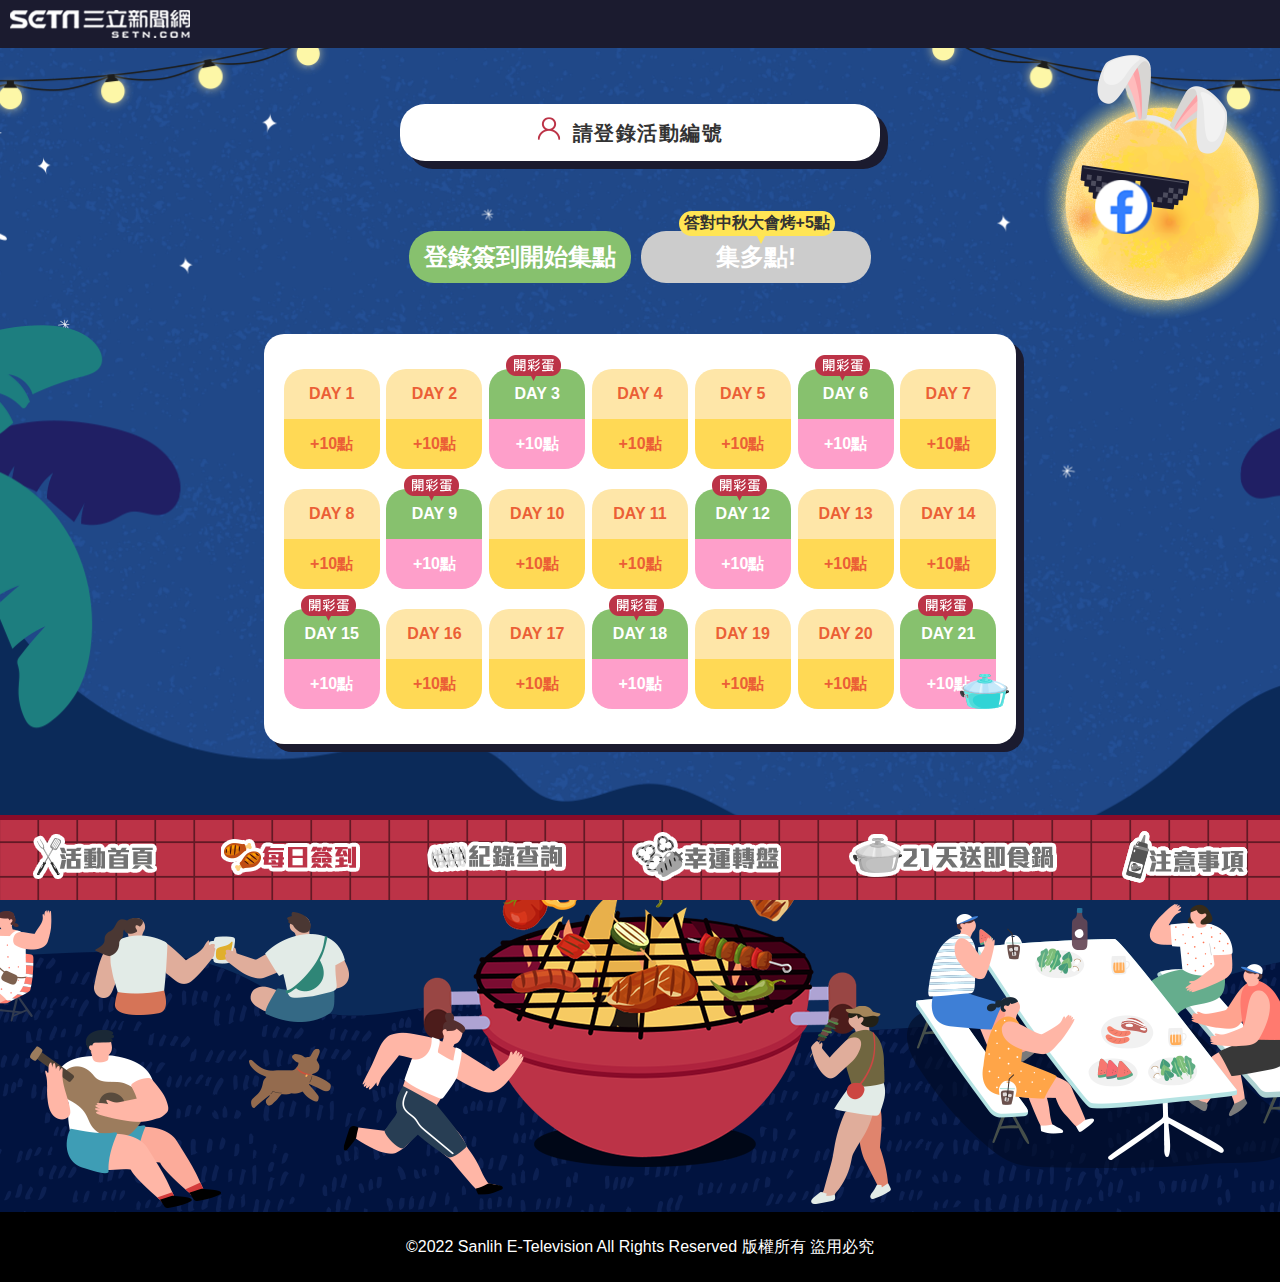
==== commit 8bddde11: "feat/daily - 剩下api cookie & fb" ====
--- a/dailybonus.html
+++ b/dailybonus.html
@@ -1,371 +1,513 @@
 <!DOCTYPE html>
 <html>
-    <head>
-        <meta charset="utf-8">
-        <title>看新聞聰明點 中秋大會烤│三立新聞網SETN.com</title>
-        <meta name="viewport" content="width=device-width, initial-scale=1.0">
-        <meta name="Title" content="看新聞聰明點 中秋大會烤│三立新聞網SETN.com" />
-        <meta name="Description" content="三立新聞網會員快登入打卡簽到，挑戰「中秋大會烤 」，烤肉烤蝦烤月餅!集更多點數換中秋烤肉禮,集越多 兌越多,看新聞長中秋冷知識，還能換肉肉!" />
-        <meta name="Keywords" content="集點、簽到、會員抽獎、會員、每日簽到、點數活動、簽到抽獎、集點抽獎、點、點數、換贈品、轉盤、集蝦幣、三立新聞網、SETN" />
-        <meta property="og:title" content="看新聞聰明點 中秋大會烤│三立新聞網SETN.com" />
-        <meta property="og:description" content="三立新聞網會員快登入打卡簽到，挑戰「中秋大會烤 」，烤肉烤蝦烤月餅!集更多點數換中秋烤肉禮,集越多 兌越多,看新聞長中秋冷知識，還能換肉肉!" />
-        <link rel="shortcut icon" href="favicon.ico" />
-        <meta property="og:image" content="https://acts.setn.com/event/2022moontest/images/600x315.jpg" />
-        <meta property="og:url" content="https://acts.setn.com/event/2022moontest/dailybonus.html" />
-        <link rel="stylesheet" href="./css/reset.css">
-        <link rel="stylesheet" href="./css/common.css">
-        <link rel="stylesheet" href="./css/animation.css">
-        <link rel="stylesheet" href="./css/dailybonus.css">
-        <!-- Start Alexa Certify Javascript -->
-        <script type="text/javascript">
-            _atrk_opts = { atrk_acct: "dMuYi1a8Dy00yP", domain: "setn.com", dynamic: true };
-            (function() { var as = document.createElement('script'); as.type = 'text/javascript'; as.async = true; as.src = "https://d31qbv1cthcecs.cloudfront.net/atrk.js"; var s = document.getElementsByTagName('script')[0]; s.parentNode.insertBefore(as, s); })();
-        </script>
-        <noscript><img src="https://d5nxst8fruw4z.cloudfront.net/atrk.gif?account=dMuYi1a8Dy00yP" style="display:none"
-                height="1" width="1" alt="" /></noscript>
-        <!-- End Alexa Certify Javascript -->
-        <!-- Begin comScore Tag -->
-        <script>
-            var _comscore = _comscore || [];
-            _comscore.push({ c1: "2", c2: "20617561" });
-            (function() {
-                var s = document.createElement("script"), el = document.getElementsByTagName("script")[0]; s.async = true;
-                s.src = (document.location.protocol == "https:" ? "https://sb" : "http://b") + ".scorecardresearch.com/beacon.js";
-                el.parentNode.insertBefore(s, el);
-            })();
-        </script>
-        <noscript>
-            <img src="https://b.scorecardresearch.com/p?c1=2&c2=20617561&cv=2.0&cj=1" />
-        </noscript>
-        <!-- End comScore Tag -->
-        <!-- Start GA Certify Javascript -->
-        <script>
-            (function(i, s, o, g, r, a, m) {
-                i['GoogleAnalyticsObject'] = r; i[r] = i[r] || function() {
-                    (i[r].q = i[r].q || []).push(arguments)
-                }, i[r].l = 1 * new Date(); a = s.createElement(o),
-                    m = s.getElementsByTagName(o)[0]; a.async = 1; a.src = g; m.parentNode.insertBefore(a, m)
-            })(window, document, 'script', '//www.google-analytics.com/analytics.js', 'ga');
-            ga('create', 'UA-37193510-5', 'auto');
-            ga('send', 'pageview');
-        </script>
-    </head>
-    <body>
-        <h1>看新聞聰明點 中秋大會烤</h1>
-        <!-- Main Content Start -->
-        <div class="main" id="app" v-cloak>
-            <!-- Setn logo -->
-            <nav>
-                <div class="header">
-                    <a href="https://www.setn.com/" target="_blank">
-                        <img src="images/logo.png" alt="setn三立新聞網" class="logo">
-                    </a>
+  <head>
+    <meta charset="utf-8" />
+    <title>看新聞聰明點 中秋大會烤│三立新聞網SETN.com</title>
+    <meta name="viewport" content="width=device-width, initial-scale=1.0" />
+    <meta name="Title" content="看新聞聰明點 中秋大會烤│三立新聞網SETN.com" />
+    <meta
+      name="Description"
+      content="三立新聞網會員快登入打卡簽到，挑戰「中秋大會烤 」，烤肉烤蝦烤月餅!集更多點數換中秋烤肉禮,集越多 兌越多,看新聞長中秋冷知識，還能換肉肉!"
+    />
+    <meta
+      name="Keywords"
+      content="集點、簽到、會員抽獎、會員、每日簽到、點數活動、簽到抽獎、集點抽獎、點、點數、換贈品、轉盤、集蝦幣、三立新聞網、SETN"
+    />
+    <meta
+      property="og:title"
+      content="看新聞聰明點 中秋大會烤│三立新聞網SETN.com"
+    />
+    <meta
+      property="og:description"
+      content="三立新聞網會員快登入打卡簽到，挑戰「中秋大會烤 」，烤肉烤蝦烤月餅!集更多點數換中秋烤肉禮,集越多 兌越多,看新聞長中秋冷知識，還能換肉肉!"
+    />
+    <link rel="shortcut icon" href="favicon.ico" />
+    <meta
+      property="og:image"
+      content="https://acts.setn.com/event/2022moontest/images/600x315.jpg"
+    />
+    <meta
+      property="og:url"
+      content="https://acts.setn.com/event/2022moontest/dailybonus.html"
+    />
+    <link rel="stylesheet" href="./css/reset.css" />
+    <link rel="stylesheet" href="./css/common.css" />
+    <link rel="stylesheet" href="./css/animation.css" />
+    <link rel="stylesheet" href="./css/dailybonus.css" />
+    <!-- Start Alexa Certify Javascript -->
+    <script type="text/javascript">
+      _atrk_opts = {
+        atrk_acct: "dMuYi1a8Dy00yP",
+        domain: "setn.com",
+        dynamic: true,
+      };
+      (function () {
+        var as = document.createElement("script");
+        as.type = "text/javascript";
+        as.async = true;
+        as.src = "https://d31qbv1cthcecs.cloudfront.net/atrk.js";
+        var s = document.getElementsByTagName("script")[0];
+        s.parentNode.insertBefore(as, s);
+      })();
+    </script>
+    <noscript
+      ><img
+        src="https://d5nxst8fruw4z.cloudfront.net/atrk.gif?account=dMuYi1a8Dy00yP"
+        style="display: none"
+        height="1"
+        width="1"
+        alt=""
+    /></noscript>
+    <!-- End Alexa Certify Javascript -->
+    <!-- Begin comScore Tag -->
+    <script>
+      var _comscore = _comscore || [];
+      _comscore.push({ c1: "2", c2: "20617561" });
+      (function () {
+        var s = document.createElement("script"),
+          el = document.getElementsByTagName("script")[0];
+        s.async = true;
+        s.src =
+          (document.location.protocol == "https:" ? "https://sb" : "http://b") +
+          ".scorecardresearch.com/beacon.js";
+        el.parentNode.insertBefore(s, el);
+      })();
+    </script>
+    <noscript>
+      <img
+        src="https://b.scorecardresearch.com/p?c1=2&c2=20617561&cv=2.0&cj=1"
+      />
+    </noscript>
+    <!-- End comScore Tag -->
+    <!-- Start GA Certify Javascript -->
+    <script>
+      (function (i, s, o, g, r, a, m) {
+        i["GoogleAnalyticsObject"] = r;
+        (i[r] =
+          i[r] ||
+          function () {
+            (i[r].q = i[r].q || []).push(arguments);
+          }),
+          (i[r].l = 1 * new Date());
+        (a = s.createElement(o)), (m = s.getElementsByTagName(o)[0]);
+        a.async = 1;
+        a.src = g;
+        m.parentNode.insertBefore(a, m);
+      })(
+        window,
+        document,
+        "script",
+        "//www.google-analytics.com/analytics.js",
+        "ga"
+      );
+      ga("create", "UA-37193510-5", "auto");
+      ga("send", "pageview");
+    </script>
+  </head>
+  <body>
+    <h1>看新聞聰明點 中秋大會烤</h1>
+    <!-- Main Content Start -->
+    <div class="main" id="app" v-cloak>
+      <!-- Setn logo -->
+      <nav>
+        <div class="header">
+          <a href="https://www.setn.com/" target="_blank">
+            <img src="images/logo.png" alt="setn三立新聞網" class="logo" />
+          </a>
+        </div>
+      </nav>
+      <!-- Main Visual Start -->
+      <div class="container">
+        <div class="bg-block">
+          <div class="bg-icon dailybouns-area">
+            <!-- Dailybonus Area start -->
+            <section class="content-block">
+              <div class="signbox">
+                <div
+                  class="member-info"
+                  @mouseover="reloginBtn = true"
+                  @mouseleave="reloginBtn = false"
+                >
+                  <ul v-show="reloginBtn" onclick="getUserLogin()">
+                    <li class="memberber-icon" v-show="user.memberId==''">
+                      請登錄活動編號<span></span>
+                    </li>
+                    <li class="memberber-icon" v-show="user.memberId!=''">
+                      重新登錄<span></span>
+                    </li>
+                  </ul>
+                  <ul v-show="!reloginBtn" id="userLoginNumberList">
+                    <li
+                      id="userLoginNumber"
+                      class="memberber-icon"
+                      v-show="user.memberId==''"
+                    >
+                      請登錄活動編號<span></span>
+                    </li>
+                    <li
+                      id="userLoginEventNumber"
+                      class="memberber-icon"
+                      v-show="user.memberId!=''"
+                    >
+                      活動編號<span id="userLoginEventNumberValue"></span>
+                    </li>
+                    <li
+                      id="userLoginPoint"
+                      class="member-points"
+                      v-show="user.memberId!=''"
+                    >
+                      目前點數<span id="userLoginPointValue"></span>點
+                    </li>
+                  </ul>
                 </div>
-            </nav>
-            <!-- Main Visual Start -->
-            <div class="container">
-                <div class="bg-block">
-                    <div class="bg-icon dailybouns-area">
-                        <!-- Dailybonus Area start -->
-                        <section class="content-block">
-                            <div class="signbox">
-                                <div class="member-info" @mouseover="reloginBtn = true" @mouseleave="reloginBtn = false" >
-                                    <ul v-show = "reloginBtn" onclick="getUserLogin()">
-                                        <li class="memberber-icon" v-show="user.memberId==''">請登錄活動編號<span></span></li>
-                                        <li class="memberber-icon" v-show="user.memberId!=''">重新登錄<span></span></li>
-                                    </ul>
-                                    <ul v-show = "!reloginBtn" id="userLoginNumberList">
-                                        <li id="userLoginNumber"class="memberber-icon" v-show="user.memberId==''">請登錄活動編號<span></span></li>
-                                        <li id="userLoginEventNumber" class="memberber-icon" v-show="user.memberId!=''">活動編號<span id="userLoginEventNumberValue"></span></li>
-                                        <li id="userLoginPoint" class="member-points" v-show="user.memberId!=''">目前點數<span id="userLoginPointValue"></span>點</li>
-                                    </ul>
-                                </div>
-                                <div class="signbtn-block">
-                                    <div class="loginbtn-start" id="loginbtn-start" onclick="getUserLogin ()">登錄簽到開始集點</div>
-                                    <div class="signtoday-btn" id="signtoday-btn">今日簽到+10點</div>
-                                    <div class="signtomorrow-btn" id="signtomorrow-btn" >明日簽到+10點</div>
-                                    <div class="newsbtn-exam" id="newsbtn-exam" onclick="getNewsPopup()"><b class="tag float">答對新聞隨堂考+5點</b>集多點!</div>
-                                    <div class="newsbtn-exam grey" id="newsbtn-exam grey"><b class="tag float">答對中秋大會烤+5點</b>集多點!</div>
-                                </div>
-                                <div class="sign">
-                                    <ul id="dailyList">
-                                        <li>
-                                            <div class="normal-box" >DAY 1</div>
-                                            <div class="pointsbox">+10點</div>
-                                        </li>
-                                        <li>
-                                            <div class="normal-box">DAY 2</div>
-                                            <div class="pointsbox">+10點</div>
-                                        </li>
-                                        <li>
-                                            <!-- 簽到完開彩蛋隱藏surprisetag -->
-                                            <div class="surprisetag"></div>
-                                            <div class="surprise-box normal-box" >DAY 3</div>
-                                            <div class="surprise-points">+10點</div>
-                                        </li>
-                                        <li>
-                                            <div class="normal-box" >DAY 4</div>
-                                            <div class="pointsbox">+10點</div>
-                                        </li>
-                                        <li>
-                                            <div class="normal-box" >DAY 5</div>
-                                            <div class="pointsbox">+10點</div>
-                                        </li>
-                                        <li>
-                                            <div class="surprisetag"></div>
-                                            <div class="surprise-box normal-box" >DAY 6</div>
-                                            <div class="surprise-points">+10點</div>
-                                        </li>
-                                        <li>
-                                            <div class="normal-box" >DAY 7</div>
-                                            <div class="pointsbox">+10點</div>
-                                        </li>
-                                        <li>
-                                            <div class="normal-box" >DAY 8</div>
-                                            <div class="pointsbox">+10點</div>
-                                        </li>
-                                        <li>
-                                            <div class="surprisetag" ></div>
-                                            <div class="surprise-box normal-box" >DAY 9</div>
-                                            <div class="surprise-points">+10點</div>
-                                        </li>
-                                        <li>
-                                            <div class="normal-box" >DAY 10</div>
-                                            <div class="pointsbox">+10點</div>
-                                        </li>
-                                        <li>
-                                            <div class="normal-box" >DAY 11</div>
-                                            <div class="pointsbox">+10點</div>
-                                        </li>
-                                        <li>
-                                            <div class="surprisetag"></div>
-                                            <div class="surprise-box normal-box" >DAY 12</div>
-                                            <div class="surprise-points">+10點</div>
-                                        </li>
-                                        <li>
-                                            <div class="normal-box" >DAY 13</div>
-                                            <div class="pointsbox">+10點</div>
-                                        </li>
-                                        <li>
-                                            <div class="normal-box" >DAY 14</div>
-                                            <div class="pointsbox">+10點</div>
-                                        </li>
-                                        <li>
-                                            <div class="surprisetag" ></div>
-                                            <div class="surprise-box normal-box" >DAY 15</div>
-                                            <div class="surprise-points">+10點</div>
-                                        </li>
-                                        <li>
-                                            <div class="normal-box" >DAY 16</div>
-                                            <div class="pointsbox">+10點</div>
-                                        </li>
-                                        <li>
-                                            <div class="normal-box" >DAY 17</div>
-                                            <div class="pointsbox">+10點</div>
-                                        </li>
-                                        <li>
-                                            <div class="surprisetag" ></div>
-                                            <div class="surprise-box normal-box" >DAY 18</div>
-                                            <div class="surprise-points">+10點</div>
-                                        </li>
-                                        <li>
-                                            <div class="normal-box" >DAY 19</div>
-                                            <div class="pointsbox">+10點</div>
-                                        </li>
-                                        <li>
-                                            <div class="normal-box" >DAY 20</div>
-                                            <div class="pointsbox">+10點</div>
-                                        </li>
-                                        <li>
-                                            <div class="surprisetag" ></div>
-                                            <div class="surprise-box normal-box">DAY 21</div>
-                                            <div class="surprise-points">+10點</div>
-                                            <div class="prize-icon"></div>
-                                        </li>
-                                    </ul>        
-                                </div>
-                            </div>
-                            <div class="moon shakeY">
-                                <img src="images/moon.png" alt="moon">
-                            </div>
-                            <div class="xtars-page-l">
-                                <img src="./images/model.png" alt="">
-                            </div>
-                            <div class="xtars-page-r">
-                                <img src="./images/model.png" alt="">
-                            </div>
-                        </section>
-                        <div class="bg-bottom"></div>
-                        <!-- Dailybonus Area end -->
-                    </div>
+                <div class="signbtn-block">
+                  <div
+                    class="loginbtn-start"
+                    id="loginbtn-start"
+                    onclick="getUserLogin ()"
+                  >
+                    登錄簽到開始集點
+                  </div>
+                  <div class="signtoday-btn" id="signtoday-btn">
+                    今日簽到+10點
+                  </div>
+                  <div class="signtomorrow-btn" id="signtomorrow-btn">
+                    明日簽到+10點
+                  </div>
+                  <div
+                    class="newsbtn-exam"
+                    id="newsbtn-exam"
+                    onclick="getNewsPopup()"
+                  >
+                    <b class="tag float">答對新聞隨堂考+5點</b>集多點!
+                  </div>
+                  <div class="newsbtn-exam grey" id="newsbtn-exam grey">
+                    <b class="tag float">答對中秋大會烤+5點</b>集多點!
+                  </div>
                 </div>
-            </div>
-            <!--  Main Content End -->
-            <!-- Menu Start -->
-            <div class="menu">
-                <ul>
-                    <a href="index.html">
-                        <li class="menu-home">活動首頁</li>
-                    </a>
-                    <a @click.prevent="0">
-                        <li class="menu-daily active">每日簽到</li>
-                    </a>
-                    <a href="record.html">
-                        <li class="menu-record">紀錄查詢</li>
-                    </a>
-                    <a href="turntable.html">
-                        <li class="menu-turn">幸運轉盤</li>
-                    </a>
-                    <a href="prize.html">
-                        <li class="menu-prize">21天送即食鍋</li>
-                    </a>
-                    <a onclick="popupOpen()">
-                        <li class="menu-notice">注意事項</li>
-                    </a>
-                </ul>
-            </div>
-            <!-- Menu End-->           
-            <!-- Footer Start -->
-            <footer>
-                <div class="copyrightbox">
-                    ©2022 Sanlih E-Television All Rights Reserved<p class="copyright">版權所有 盜用必究</p>
+                <div class="sign">
+                  <ul id="dailyList">
+                    <li class="normal-box-container">
+                      <div class="normal-box">DAY 1</div>
+                      <div class="pointsbox">+10點</div>
+                    </li>
+                    <li class="normal-box-container">
+                      <div class="normal-box">DAY 2</div>
+                      <div class="pointsbox">+10點</div>
+                    </li>
+                    <li class="normal-box-container">
+                      <!-- 簽到完開彩蛋隱藏surprisetag -->
+                      <div class="surprisetag"></div>
+                      <div class="surprise-box normal-box">DAY 3</div>
+                      <div class="surprise-points">+10點</div>
+                    </li>
+                    <li class="normal-box-container">
+                      <div class="normal-box">DAY 4</div>
+                      <div class="pointsbox">+10點</div>
+                    </li>
+                    <li class="normal-box-container">
+                      <div class="normal-box">DAY 5</div>
+                      <div class="pointsbox">+10點</div>
+                    </li>
+                    <li class="normal-box-container">
+                      <div class="surprisetag"></div>
+                      <div class="surprise-box normal-box">DAY 6</div>
+                      <div class="surprise-points">+10點</div>
+                    </li>
+                    <li class="normal-box-container">
+                      <div class="normal-box">DAY 7</div>
+                      <div class="pointsbox">+10點</div>
+                    </li>
+                    <li class="normal-box-container">
+                      <div class="normal-box">DAY 8</div>
+                      <div class="pointsbox">+10點</div>
+                    </li>
+                    <li class="normal-box-container">
+                      <div class="surprisetag"></div>
+                      <div class="surprise-box normal-box">DAY 9</div>
+                      <div class="surprise-points">+10點</div>
+                    </li>
+                    <li class="normal-box-container">
+                      <div class="normal-box">DAY 10</div>
+                      <div class="pointsbox">+10點</div>
+                    </li>
+                    <li class="normal-box-container">
+                      <div class="normal-box">DAY 11</div>
+                      <div class="pointsbox">+10點</div>
+                    </li>
+                    <li class="normal-box-container">
+                      <div class="surprisetag"></div>
+                      <div class="surprise-box normal-box">DAY 12</div>
+                      <div class="surprise-points">+10點</div>
+                    </li>
+                    <li class="normal-box-container">
+                      <div class="normal-box">DAY 13</div>
+                      <div class="pointsbox">+10點</div>
+                    </li>
+                    <li class="normal-box-container">
+                      <div class="normal-box">DAY 14</div>
+                      <div class="pointsbox">+10點</div>
+                    </li>
+                    <li class="normal-box-container">
+                      <div class="surprisetag"></div>
+                      <div class="surprise-box normal-box">DAY 15</div>
+                      <div class="surprise-points">+10點</div>
+                    </li>
+                    <li class="normal-box-container">
+                      <div class="normal-box">DAY 16</div>
+                      <div class="pointsbox">+10點</div>
+                    </li>
+                    <li class="normal-box-container">
+                      <div class="normal-box">DAY 17</div>
+                      <div class="pointsbox">+10點</div>
+                    </li>
+                    <li class="normal-box-container">
+                      <div class="surprisetag"></div>
+                      <div class="surprise-box normal-box">DAY 18</div>
+                      <div class="surprise-points">+10點</div>
+                    </li>
+                    <li class="normal-box-container">
+                      <div class="normal-box">DAY 19</div>
+                      <div class="pointsbox">+10點</div>
+                    </li>
+                    <li class="normal-box-container">
+                      <div class="normal-box">DAY 20</div>
+                      <div class="pointsbox">+10點</div>
+                    </li>
+                    <li class="normal-box-container">
+                      <div class="surprisetag"></div>
+                      <div class="surprise-box normal-box">DAY 21</div>
+                      <div class="surprise-points">+10點</div>
+                      <div class="prize-icon"></div>
+                    </li>
+                  </ul>
                 </div>
-            </footer>
-            <!-- Footer End -->
-            <!-- Facebook Share -->
-            <div class="share-icon">
-                <a @click.prevent="FacebookShare()">
-                    <img src="images/facebook-share.png">
+              </div>
+              <div class="moon shakeY">
+                <img src="images/moon.png" alt="moon" />
+              </div>
+              <div class="xtars-page-l">
+                <img src="./images/model.png" alt="" />
+              </div>
+              <div class="xtars-page-r">
+                <img src="./images/model.png" alt="" />
+              </div>
+            </section>
+            <div class="bg-bottom"></div>
+            <!-- Dailybonus Area end -->
+          </div>
+        </div>
+      </div>
+      <!--  Main Content End -->
+      <!-- Menu Start -->
+      <div class="menu">
+        <ul>
+          <a href="index.html">
+            <li class="menu-home">活動首頁</li>
+          </a>
+          <a @click.prevent="0">
+            <li class="menu-daily active">每日簽到</li>
+          </a>
+          <a href="record.html">
+            <li class="menu-record">紀錄查詢</li>
+          </a>
+          <a href="turntable.html">
+            <li class="menu-turn">幸運轉盤</li>
+          </a>
+          <a href="prize.html">
+            <li class="menu-prize">21天送即食鍋</li>
+          </a>
+          <a onclick="popupOpen()">
+            <li class="menu-notice">注意事項</li>
+          </a>
+        </ul>
+      </div>
+      <!-- Menu End-->
+      <!-- Footer Start -->
+      <footer>
+        <div class="copyrightbox">
+          ©2022 Sanlih E-Television All Rights Reserved
+          <p class="copyright">版權所有 盜用必究</p>
+        </div>
+      </footer>
+      <!-- Footer End -->
+      <!-- Facebook Share -->
+      <div class="share-icon">
+        <a @click.prevent="FacebookShare()">
+          <img src="images/facebook-share.png" />
+        </a>
+      </div>
+      <div id="fade" class="black_overlay" v-show="dialog!=''"></div>
+      <!-- Notice Page Start -->
+      <div class="popup" id="noticepage" v-show="dialog=='NOTICE'">
+        <div class="popupbox">
+          <div class="notice-block">
+            <div class="noticebox">
+              <div class="closed">
+                <a href="#" onclick="popupClosed()">
+                  <img src="images/closed.png" />
                 </a>
-            </div>
-            <div id="fade" class="black_overlay" v-show="dialog!=''"></div>
-            <!-- Notice Page Start -->
-            <div class="popup" id="noticepage" v-show="dialog=='NOTICE'">
-                <div class="popupbox">
-                    <div class="notice-block">
-                        <div class="noticebox">
-                            <div class="closed" >
-                                <a href="#" onclick="popupClosed()">
-                                    <img src="images/closed.png" >
-                                </a>
-                            </div>
-                            <p class="title">注意事項</p>
-                            <ul class="page-content">
-                                <li>1.<b>活動時間9/1-9/30 23:59，點數兌換時間至10/2 23:59</b>，每集滿10點活動點數，可換取【幸運轉盤】遊戲機會1次，不限兌換次數，剩餘點數若不滿10點則不予兌換。全勤獎得獎名單將於活動結束後公告於同活動網址。</li>
-                                <li>2.使用者不得侵入、攔截、修改遊戲程式，或使用各種不當的外掛程式進行遊戲，經本公司判斷不當使用成立時，將不計入遊戲分數且贈品不予發送，並保留法律追訴權。</li>
-                                <li>3.請務必下載《三立新聞網》APP並完成會員資料填寫。本活動所獲得之個人資料僅用於聯繫、商品寄送等用途，參加者同意授權予三立新聞網活動頁所需之個人資料，並同意主辦單位管理本活動、加入三立新聞網APP會員使用。</li>
-                                <li>4.活動贈獎將於活動結束後統一依會員中心登記的「手機號碼」發送得獎通知，為維護您的權益，請您自行維護更新。若因資料不正確導致無法收到活動相關通知或所得獎勵遺失，主辦單位將不負擔任何責任或損害賠償。</li>
-                                <li>5.本活動之活動辦法及相關注意事項均載明於活動網頁中，參加者於參加本活動之同時，即視為已詳閱並同意接受本活動之活動辦法及相關注意事項之規範，如有違反本活動之活動辦法及相關注意事項之行為，主辦單位或三立新聞網除得取消其參加或得獎資格外，並對於任何破壞本活動之行為保留相關權利。</li>
-                                <li>6.參加者應保證其因參加本活動所填寫或提出之資料均為真實且正確，且未冒用或盜用任何第三人之資料。一經主辦單位或三立新聞網發現或經第三人檢舉該等資料有不實或不正確之情事，主辦單位或三立新聞網得取消其參加或得獎資格。若因此致主辦單位或三立新聞網無法通知其得獎訊息時，主辦單位及三立新聞網不負任何責任，如主辦單位或三立新聞網或其他任何第三人因此而受有損害，參加者應負一切相關責任。</li>
-                                <li>7.依稅法規定，得獎價值超過新台幣1,000元以上者，需繳交身分證影本報稅使用，贈品價值超過新台幣20,000元以上，依法須負擔10%機會中獎稅，並於次年度寄發所得稅扣(免)繳憑單；若非中華民國國境內居住之國人（即在中華民國境內居住未達183天之本國人及外國人），不論得獎人所得之金額，須就中獎所得扣繳20%機會中獎稅，扣繳稅款未超過2,000元，免扣繳（外籍人士不適用）；未滿14歲之兒童中獎，視同監護人中獎，由監護人代為領取。得獎者須提供身分證正反面影本供核對備查使用，若得獎人不願意提供資料，則視同放棄得獎資格。</li>
-                                <li>8.本活動所涉及之相關資料及記錄，均以主辦單位或三立新聞網電腦系統所記錄或留存者為準。</li>
-                                <li>9.獎品以實物為準，不得折換現金。如遇產品缺貨或不可抗力之事由，主辦單位有權變更獎品內容，並改由其他等值商品取代，得獎者不得異議。且主辦單位與活動單位就該獎品不負任何維修及保固責任。</li>
-                                <li>10本活動獎品寄送地區僅限台灣地區(包含本島、金門、澎湖、馬祖及台灣政府行政權所及之其他地區)，恕無法寄送至海外。</li>
-                                <li>11.相關活動公告皆以活動網站公告為主，恕不另行通知。主辦單位保有修正、暫停或終止本活動之權利。</li>
-                            </ul>
-                        </div>
-                    </div>
+              </div>
+              <p class="title">注意事項</p>
+              <ul class="page-content">
+                <li>
+                  1.<b>活動時間9/1-9/30 23:59，點數兌換時間至10/2 23:59</b
+                  >，每集滿10點活動點數，可換取【幸運轉盤】遊戲機會1次，不限兌換次數，剩餘點數若不滿10點則不予兌換。全勤獎得獎名單將於活動結束後公告於同活動網址。
+                </li>
+                <li>
+                  2.使用者不得侵入、攔截、修改遊戲程式，或使用各種不當的外掛程式進行遊戲，經本公司判斷不當使用成立時，將不計入遊戲分數且贈品不予發送，並保留法律追訴權。
+                </li>
+                <li>
+                  3.請務必下載《三立新聞網》APP並完成會員資料填寫。本活動所獲得之個人資料僅用於聯繫、商品寄送等用途，參加者同意授權予三立新聞網活動頁所需之個人資料，並同意主辦單位管理本活動、加入三立新聞網APP會員使用。
+                </li>
+                <li>
+                  4.活動贈獎將於活動結束後統一依會員中心登記的「手機號碼」發送得獎通知，為維護您的權益，請您自行維護更新。若因資料不正確導致無法收到活動相關通知或所得獎勵遺失，主辦單位將不負擔任何責任或損害賠償。
+                </li>
+                <li>
+                  5.本活動之活動辦法及相關注意事項均載明於活動網頁中，參加者於參加本活動之同時，即視為已詳閱並同意接受本活動之活動辦法及相關注意事項之規範，如有違反本活動之活動辦法及相關注意事項之行為，主辦單位或三立新聞網除得取消其參加或得獎資格外，並對於任何破壞本活動之行為保留相關權利。
+                </li>
+                <li>
+                  6.參加者應保證其因參加本活動所填寫或提出之資料均為真實且正確，且未冒用或盜用任何第三人之資料。一經主辦單位或三立新聞網發現或經第三人檢舉該等資料有不實或不正確之情事，主辦單位或三立新聞網得取消其參加或得獎資格。若因此致主辦單位或三立新聞網無法通知其得獎訊息時，主辦單位及三立新聞網不負任何責任，如主辦單位或三立新聞網或其他任何第三人因此而受有損害，參加者應負一切相關責任。
+                </li>
+                <li>
+                  7.依稅法規定，得獎價值超過新台幣1,000元以上者，需繳交身分證影本報稅使用，贈品價值超過新台幣20,000元以上，依法須負擔10%機會中獎稅，並於次年度寄發所得稅扣(免)繳憑單；若非中華民國國境內居住之國人（即在中華民國境內居住未達183天之本國人及外國人），不論得獎人所得之金額，須就中獎所得扣繳20%機會中獎稅，扣繳稅款未超過2,000元，免扣繳（外籍人士不適用）；未滿14歲之兒童中獎，視同監護人中獎，由監護人代為領取。得獎者須提供身分證正反面影本供核對備查使用，若得獎人不願意提供資料，則視同放棄得獎資格。
+                </li>
+                <li>
+                  8.本活動所涉及之相關資料及記錄，均以主辦單位或三立新聞網電腦系統所記錄或留存者為準。
+                </li>
+                <li>
+                  9.獎品以實物為準，不得折換現金。如遇產品缺貨或不可抗力之事由，主辦單位有權變更獎品內容，並改由其他等值商品取代，得獎者不得異議。且主辦單位與活動單位就該獎品不負任何維修及保固責任。
+                </li>
+                <li>
+                  10本活動獎品寄送地區僅限台灣地區(包含本島、金門、澎湖、馬祖及台灣政府行政權所及之其他地區)，恕無法寄送至海外。
+                </li>
+                <li>
+                  11.相關活動公告皆以活動網站公告為主，恕不另行通知。主辦單位保有修正、暫停或終止本活動之權利。
+                </li>
+              </ul>
+            </div>
+          </div>
+        </div>
+      </div>
+      <!-- Notice Page End -->
+      <!-- Login Page Start -->
+      <div class="popup" id="popup">
+        <div class="popupbox">
+          <div class="login-block">
+            <div class="closed" onclick="popupClosed()">
+              <img src="images/closed.png" />
+            </div>
+            <div class="loginbox">
+              <p class="login-title">請輸入您的會員活動編號</p>
+              <input
+                type="text"
+                id="userNumberInput"
+                v-model="user.inputMemberId"
+                maxlength="7"
+              />
+              <div class="summit" onclick="getUserId()">送出</div>
+              <span onclick="memberNumber()">Q：會員編號在哪裡</span>
+              <div>
+                *根據您輸入的「會員編號」相關資料於活動結束後發送得獎通知訊息，請自行維護。按下送出鍵後則無法修改。
+              </div>
+            </div>
+          </div>
+        </div>
+      </div>
+      <!-- Login Page End -->
+      <!-- News Exam Page Start -->
+      <div class="popup" id="newsPopup">
+        <div class="popupbox">
+          <div class="exam-block">
+            <div class="closed" onclick="popupClosed()">
+              <img src="images/closed.png" />
+            </div>
+            <div class="exambox" id="exambox">
+              <p class="title">新聞隨堂考</p>
+              <div class="question" id="question">Q：</div>
+              <div class="answer-block">
+                <div class="answerA" id="answerA" onclick="getNewsAnswerA()">
+                  A.
                 </div>
-            </div>
-            <!-- Notice Page End -->
-            <!-- Login Page Start -->
-            <div class="popup" id="popup">
-                <div class="popupbox">
-                    <div class="login-block">
-                        <div class="closed" onclick="popupClosed()">
-                            <img src="images/closed.png">
-                        </div>
-                        <div class="loginbox">
-                            <p class="login-title">請輸入您的會員活動編號</p>
-                            <input type="text" id="userNumberInput"  v-model="user.inputMemberId" maxlength="7">
-                            <div class="summit" onclick="getUserId()">送出</div>
-                            <span onclick="memberNumber()">Q：會員編號在哪裡</span>
-                            <div>*根據您輸入的「會員編號」相關資料於活動結束後發送得獎通知訊息，請自行維護。按下送出鍵後則無法修改。</div>
-                        </div>
-                    </div>
+                <div class="answerB" id="answerB" onclick="getNewsAnswerB()">
+                  B.
                 </div>
-            </div>
-            <!-- Login Page End -->
-            <!-- News Exam Page Start -->
-            <div class="popup" id="newsPopup">
-                <div class="popupbox">
-                    <div class="exam-block">
-                        <div class="closed" onclick="popupClosed()" ><img src="images/closed.png"></div>
-                        <div class="exambox">
-                            <p class="title">新聞隨堂考</p>
-                            <div class="question" id="question">Q：</div>
-                            <div class="answer-block">
-                                <div class="answerA" id="answerA" onclick="getNewsAnswerA()" >A.</div>
-                                <div class="answerB" id="answerB">B.</div>
-                            </div>
-                            <span id="openBook">Open book偷看答案</span>
-                        </div>
-                        <!-- True -->
-                        <div class="share-exam" v-show="isAnswer == 'TRUE'" >
-                            <p class="over-title">答對了!</p>
-                            <div class="question">獎勵+5點</div>
-                            <div class="exambtn" @click.prevent="clickOk()">OK</div>
-                        </div>
-                        <!-- False-->
-                        <div class="share-exam" v-show="isAnswer == 'FALSE'">
-                            <p class="over-title">答錯了!</p>
-                            <div class="question">快看看答案補知識!</div>
-                            <div class="exambtn" @click.prevent="clickOk()">OK</div>
-                        </div>
-                        <!-- Share -->
-                        <div class="share-exam" v-show="isAnswer == '' && user.quizTimes >= 1 && user.share == false">
-                            <p class="over-title">今日作答完畢</p>
-                            <div class="exambtn" @click.prevent="FacebookShare()">分享給朋友可獲得額外答題機會</div>
-                        </div>
-                        <!-- Over -->
-                        <div class="share-exam" v-show="isAnswer == '' && user.quizTimes == 2">
-                            <p class="over-title">今日作答完畢</p>
-                            <div class="overbtn">本日機會已用完，明天再來^^</div>
-                        </div>
-                    </div>
-                </div>
-            </div>
-            <!-- News Exam Page End -->
-            <!-- Surprize Page Start -->
-            <div class="popup" id="eggpopup">
-                <div class="popupbox">
-                    <div class="egg-block">
-                        <div class="closed" onclick="popupClosed()"><img src="images/closed.png"></div>
-                        <div class="eggbox">
-                            <div class="egg">
-                                <img src="images/egg.png">
-                            </div>
-                            <div class="egg-tag">彩蛋獎勵</div>
-                            <div class="getpoints">點數<b class="points" id="surprisePoints"><span>點</span></b></div>
-                        </div>
-                    </div>
-                </div>
-            </div>
-            <!-- Surprize Page End -->
-            <!-- MyID Page Start -->
-            <div class="popup" id="iphonepage" v-show="dialog=='MYID'">
-                <div class="popupbox ">
-                    <div class="iphonebox">
-                        <div class="closed">
-                            <a  onclick="popupClosed()">
-                                <img src="images/closed.png">
-                            </a>
-                        </div>
-                        <div class="iphone">
-                            <img src="images/myid.png">
-                        </div>
-                    </div>
-                </div>
-            </div>
-            <!-- MyID Page End -->
-        </div>
-        <!-- Main Content End -->
-        <script src="js/jquery-3.1.1.min.js" type="text/javascript"></script>
-        <script src="js/jquery-ui.js" type="text/javascript"></script>
-        <script src="js/dailybonus.js" type="text/javascript"></script>
-        <script src="js/vue.min.js" type="text/javascript"></script>
-        <script src="js/animateCSS.js" type="text/javascript"></script>
-        <script src="js/facebook.js" type="text/javascript"></script>
-        <script src="js/cookie.js" type="text/javascript"></script>
-    </body>
-</html>+              </div>
+              <span id="openBook">Open book偷看答案</span>
+            </div>
+            <!-- True -->
+            <div class="share-exam" id="share-exam-true">
+              <p class="over-title">答對了!</p>
+              <div class="question">獎勵+5點</div>
+              <div class="exambtn" onclick=" newsClickOk()">OK</div>
+            </div>
+            <!-- False-->
+            <div class="share-exam" id="share-exam-false">
+              <p class="over-title">答錯了!</p>
+              <div class="question">快看看答案補知識!</div>
+              <div class="exambtn" onclick=" newsClickOk()">OK</div>
+            </div>
+            <!-- Share -->
+            <div class="share-exam" id="share-exam-share">
+              <p class="over-title">今日作答完畢</p>
+              <div class="exambtn" onclick="shareFaceBook()">
+                分享給朋友可獲得額外答題機會
+              </div>
+              <p style="display: none" id="shared"></p>
+            </div>
+            <!-- Over -->
+            <div class="share-exam" id="share-exam-over">
+              <p class="over-title">今日作答完畢</p>
+              <div class="overbtn">本日機會已用完，明天再來^^</div>
+            </div>
+          </div>
+        </div>
+      </div>
+      <!-- News Exam Page End -->
+      <!-- Surprize Page Start -->
+      <div class="popup" id="eggpopup">
+        <div class="popupbox">
+          <div class="egg-block">
+            <div class="closed" onclick="popupClosed()">
+              <img src="images/closed.png" />
+            </div>
+            <div class="eggbox">
+              <div class="egg">
+                <img src="images/egg.png" />
+              </div>
+              <div class="egg-tag">彩蛋獎勵</div>
+              <div class="getpoints">
+                點數<b class="points" id="surprisePoints"><span>點</span></b>
+              </div>
+            </div>
+          </div>
+        </div>
+      </div>
+      <!-- Surprize Page End -->
+      <!-- MyID Page Start -->
+      <div class="popup" id="iphonepage" v-show="dialog=='MYID'">
+        <div class="popupbox">
+          <div class="iphonebox">
+            <div class="closed">
+              <a onclick="popupClosed()">
+                <img src="images/closed.png" />
+              </a>
+            </div>
+            <div class="iphone">
+              <img src="images/myid.png" />
+            </div>
+          </div>
+        </div>
+      </div>
+      <!-- MyID Page End -->
+    </div>
+    <!-- Main Content End -->
+    <script src="js/jquery-3.1.1.min.js" type="text/javascript"></script>
+    <script src="js/jquery-ui.js" type="text/javascript"></script>
+    <script src="js/dailybonus.js" type="text/javascript"></script>
+    <script src="js/vue.min.js" type="text/javascript"></script>
+    <script src="js/animateCSS.js" type="text/javascript"></script>
+    <script src="js/facebook.js" type="text/javascript"></script>
+    <script src="js/cookie.js" type="text/javascript"></script>
+  </body>
+</html>
--- a/css/dailybonus.css
+++ b/css/dailybonus.css
@@ -272,6 +272,18 @@
   z-index: 1;
 }
 
+.share-exam-true-container {
+  position: relative;
+  background-color: #fff;
+  border-radius: 20px;
+  max-width: 480px;
+  width: 100%;
+  height: auto;
+  text-align: center;
+  box-sizing: border-box;
+  font-weight: bold;
+}
+
 .exambox{
   padding:25px 30px 40px 30px;
   max-width: 375px;
@@ -323,7 +335,10 @@
   width:58%;
   margin: auto;
   z-index: 2;
-  
+}
+
+#share-exam-true, #share-exam-false, #share-exam-share,#share-exam-over{
+  display:  none;
 }
 
 .over-title{
